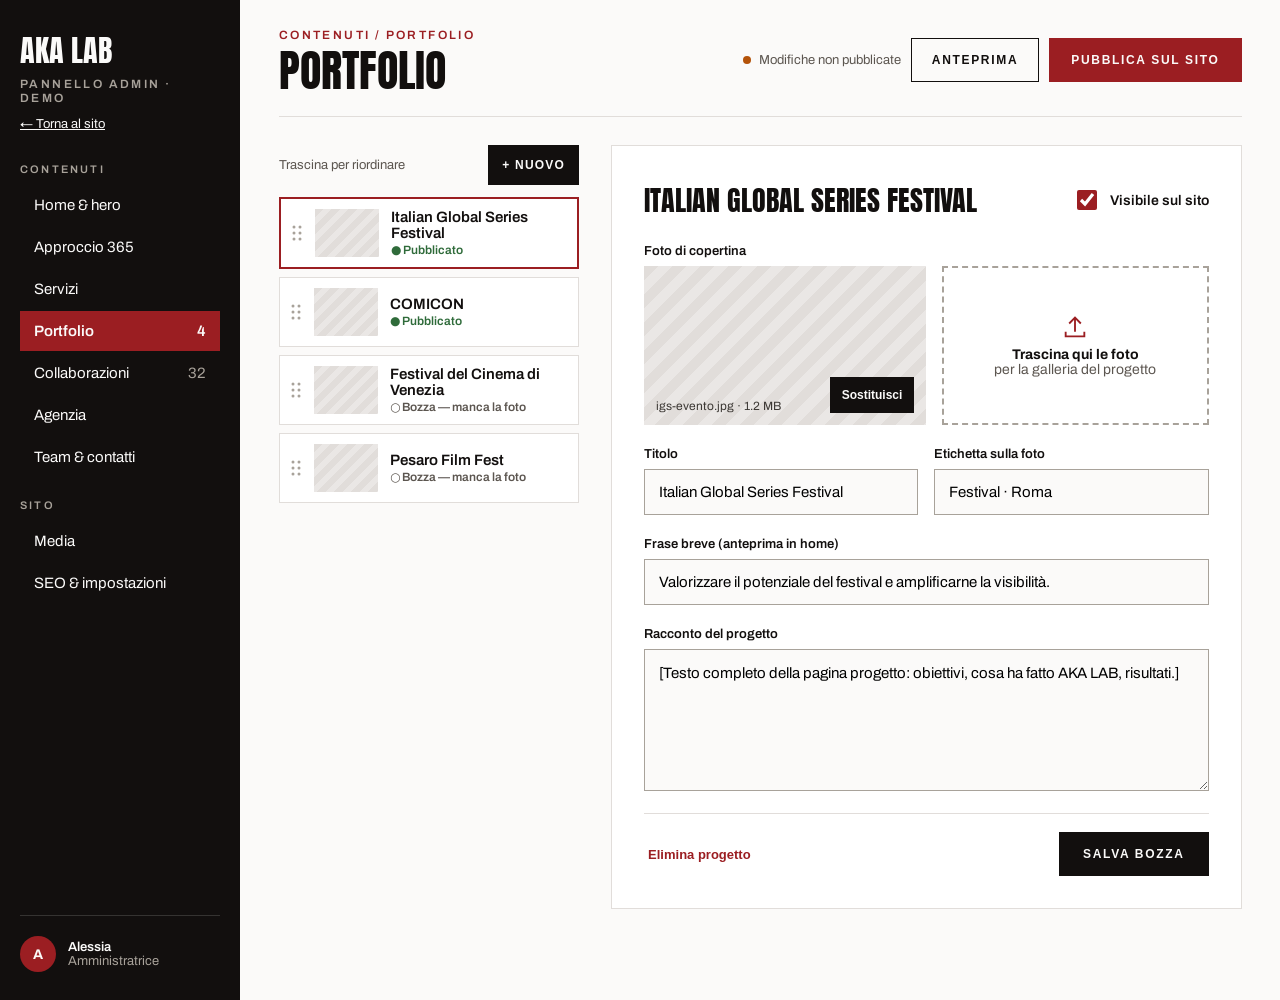
==== admin.html @ a8818353 "Preview statica sito AKA LAB (home + demo admin) Co-Authored-By: Claude Opus 5.5 <noreply@anthropic." ====
<!doctype html>
<html lang="it">
<head>
<meta charset="utf-8">
<meta name="viewport" content="width=device-width, initial-scale=1">
<title>AKA LAB — Admin (demo)</title>
<meta name="description" content="Anteprima del pannello di amministrazione.">
<meta name="robots" content="noindex">
<link rel="preconnect" href="https://fonts.googleapis.com">
<link href="https://fonts.googleapis.com/css2?family=Anton&amp;family=Archivo:wght@400;500;600;700&amp;display=swap" rel="stylesheet">
<style>
body{margin:0;background:#FBFAF9}
a{color:#9B1E22}a:hover{color:#120F0E}
input,textarea{font:inherit}
</style>
<style>html{scroll-behavior:smooth}</style>
</head>
<body>
<div style="font-family: Archivo, system-ui, sans-serif; color: #120F0E; background: #FBFAF9; display: flex; flex-wrap: wrap; min-height: 1000px">

  <!-- SIDEBAR -->
  <aside style="flex: 1 1 240px; max-width: 280px; background: #120F0E; color: #FBFAF9; padding: 28px 20px; box-sizing: border-box; display: flex; flex-direction: column; gap: 32px">
    <div>
      <p style="margin: 0; font-family: Anton, sans-serif; font-size: 30px; color: #FBFAF9">AKA LAB</p>
      <p style="margin: 4px 0 0; font-size: 12px; font-weight: 600; letter-spacing: .2em; text-transform: uppercase; color: #A8A29A">Pannello admin · demo</p>
      <a href="index.html" style="display: inline-block; margin-top: 12px; color: #FBFAF9; font-size: 13px">← Torna al sito</a>
    </div>
    <nav aria-label="Sezioni del sito" style="display: flex; flex-direction: column; gap: 2px; font-size: 15px">
      <p style="margin: 0 0 8px; font-size: 11px; font-weight: 600; letter-spacing: .2em; text-transform: uppercase; color: #A8A29A">Contenuti</p>
      <a href="#" style="color: #FBFAF9; text-decoration: none; padding: 12px 14px; display: flex; justify-content: space-between">Home &amp; hero</a>
      <a href="#" style="color: #FBFAF9; text-decoration: none; padding: 12px 14px">Approccio 365</a>
      <a href="#" style="color: #FBFAF9; text-decoration: none; padding: 12px 14px">Servizi</a>
      <a href="#" aria-current="page" style="color: #FBFAF9; text-decoration: none; padding: 12px 14px; background: #9B1E22; display: flex; justify-content: space-between; font-weight: 600">Portfolio <span>4</span></a>
      <a href="#" style="color: #FBFAF9; text-decoration: none; padding: 12px 14px; display: flex; justify-content: space-between">Collaborazioni <span style="color: #A8A29A">32</span></a>
      <a href="#" style="color: #FBFAF9; text-decoration: none; padding: 12px 14px">Agenzia</a>
      <a href="#" style="color: #FBFAF9; text-decoration: none; padding: 12px 14px">Team &amp; contatti</a>
      <p style="margin: 20px 0 8px; font-size: 11px; font-weight: 600; letter-spacing: .2em; text-transform: uppercase; color: #A8A29A">Sito</p>
      <a href="#" style="color: #FBFAF9; text-decoration: none; padding: 12px 14px">Media</a>
      <a href="#" style="color: #FBFAF9; text-decoration: none; padding: 12px 14px">SEO &amp; impostazioni</a>
    </nav>
    <div style="margin-top: auto; display: flex; align-items: center; gap: 12px; padding-top: 20px; border-top: 1px solid rgba(251,250,249,.15)">
      <span style="width: 36px; height: 36px; border-radius: 50%; background: #9B1E22; display: flex; align-items: center; justify-content: center; font-weight: 700; font-size: 14px">A</span>
      <div style="font-size: 13px"><p style="margin: 0; font-weight: 600">Alessia</p><p style="margin: 0; color: #A8A29A">Amministratrice</p></div>
    </div>
  </aside>

  <!-- MAIN -->
  <main style="flex: 999 1 560px; min-width: 0; padding: 28px clamp(16px, 3vw, 40px); box-sizing: border-box">
    <div style="display: flex; flex-wrap: wrap; justify-content: space-between; align-items: center; gap: 16px; padding-bottom: 24px; border-bottom: 1px solid #E1DDDA">
      <div>
        <p style="margin: 0; font-size: 12px; font-weight: 600; letter-spacing: .2em; text-transform: uppercase; color: #9B1E22">Contenuti / Portfolio</p>
        <h1 style="margin: 6px 0 0; font-family: Anton, sans-serif; font-weight: 400; font-size: 44px; text-transform: uppercase; line-height: 1">Portfolio</h1>
      </div>
      <div style="display: flex; gap: 10px; flex-wrap: wrap; align-items: center">
        <span style="font-size: 13px; color: #5C5650; display: flex; align-items: center; gap: 8px"><span style="width: 8px; height: 8px; border-radius: 50%; background: #B45309; display: inline-block"></span>Modifiche non pubblicate</span>
        <button type="button" style="min-height: 44px; padding: 0 20px; border: 1px solid #120F0E; background: transparent; color: #120F0E; font-size: 12px; font-weight: 700; letter-spacing: .14em; text-transform: uppercase; cursor: pointer">Anteprima</button>
        <button type="button" style="min-height: 44px; padding: 0 22px; border: 0; background: #9B1E22; color: #FBFAF9; font-size: 12px; font-weight: 700; letter-spacing: .14em; text-transform: uppercase; cursor: pointer">Pubblica sul sito</button>
      </div>
    </div>

    <div style="display: flex; flex-wrap: wrap; gap: 32px; margin-top: 28px; align-items: flex-start">

      <!-- LIST -->
      <section aria-label="Progetti" style="flex: 1 1 300px; max-width: 380px">
        <div style="display: flex; justify-content: space-between; align-items: center; margin-bottom: 12px">
          <p style="margin: 0; font-size: 13px; color: #5C5650">Trascina per riordinare</p>
          <button type="button" style="min-height: 40px; padding: 0 14px; border: 0; background: #120F0E; color: #FBFAF9; font-size: 12px; font-weight: 700; letter-spacing: .1em; cursor: pointer">+ NUOVO</button>
        </div>
        <div style="display: flex; flex-direction: column; gap: 8px">
          <div style="display: flex; gap: 12px; align-items: center; padding: 10px; background: #FFFFFF; border: 2px solid #9B1E22">
            <svg aria-hidden="true" width="12" height="18" viewBox="0 0 12 18" fill="#A8A29A"><circle cx="3" cy="3" r="1.5"></circle><circle cx="9" cy="3" r="1.5"></circle><circle cx="3" cy="9" r="1.5"></circle><circle cx="9" cy="9" r="1.5"></circle><circle cx="3" cy="15" r="1.5"></circle><circle cx="9" cy="15" r="1.5"></circle></svg>
            <span style="width: 64px; height: 48px; background: repeating-linear-gradient(135deg, #E1DDDA 0 6px, #EAE7E5 6px 12px); flex: none"></span>
            <div style="min-width: 0; flex: 1"><p style="margin: 0; font-weight: 600; font-size: 15px">Italian Global Series Festival</p><p style="margin: 2px 0 0; font-size: 12px; color: #2F6B3A; font-weight: 600">● Pubblicato</p></div>
          </div>
          <div style="display: flex; gap: 12px; align-items: center; padding: 10px; background: #FFFFFF; border: 1px solid #E1DDDA">
            <svg aria-hidden="true" width="12" height="18" viewBox="0 0 12 18" fill="#A8A29A"><circle cx="3" cy="3" r="1.5"></circle><circle cx="9" cy="3" r="1.5"></circle><circle cx="3" cy="9" r="1.5"></circle><circle cx="9" cy="9" r="1.5"></circle><circle cx="3" cy="15" r="1.5"></circle><circle cx="9" cy="15" r="1.5"></circle></svg>
            <span style="width: 64px; height: 48px; background: repeating-linear-gradient(135deg, #E1DDDA 0 6px, #EAE7E5 6px 12px); flex: none"></span>
            <div style="min-width: 0; flex: 1"><p style="margin: 0; font-weight: 600; font-size: 15px">COMICON</p><p style="margin: 2px 0 0; font-size: 12px; color: #2F6B3A; font-weight: 600">● Pubblicato</p></div>
          </div>
          <div style="display: flex; gap: 12px; align-items: center; padding: 10px; background: #FFFFFF; border: 1px solid #E1DDDA">
            <svg aria-hidden="true" width="12" height="18" viewBox="0 0 12 18" fill="#A8A29A"><circle cx="3" cy="3" r="1.5"></circle><circle cx="9" cy="3" r="1.5"></circle><circle cx="3" cy="9" r="1.5"></circle><circle cx="9" cy="9" r="1.5"></circle><circle cx="3" cy="15" r="1.5"></circle><circle cx="9" cy="15" r="1.5"></circle></svg>
            <span style="width: 64px; height: 48px; background: repeating-linear-gradient(135deg, #E1DDDA 0 6px, #EAE7E5 6px 12px); flex: none"></span>
            <div style="min-width: 0; flex: 1"><p style="margin: 0; font-weight: 600; font-size: 15px">Festival del Cinema di Venezia</p><p style="margin: 2px 0 0; font-size: 12px; color: #5C5650; font-weight: 600">○ Bozza — manca la foto</p></div>
          </div>
          <div style="display: flex; gap: 12px; align-items: center; padding: 10px; background: #FFFFFF; border: 1px solid #E1DDDA">
            <svg aria-hidden="true" width="12" height="18" viewBox="0 0 12 18" fill="#A8A29A"><circle cx="3" cy="3" r="1.5"></circle><circle cx="9" cy="3" r="1.5"></circle><circle cx="3" cy="9" r="1.5"></circle><circle cx="9" cy="9" r="1.5"></circle><circle cx="3" cy="15" r="1.5"></circle><circle cx="9" cy="15" r="1.5"></circle></svg>
            <span style="width: 64px; height: 48px; background: repeating-linear-gradient(135deg, #E1DDDA 0 6px, #EAE7E5 6px 12px); flex: none"></span>
            <div style="min-width: 0; flex: 1"><p style="margin: 0; font-weight: 600; font-size: 15px">Pesaro Film Fest</p><p style="margin: 2px 0 0; font-size: 12px; color: #5C5650; font-weight: 600">○ Bozza — manca la foto</p></div>
          </div>
        </div>
      </section>

      <!-- EDITOR -->
      <section aria-label="Modifica progetto" style="flex: 999 1 420px; min-width: 0; background: #FFFFFF; border: 1px solid #E1DDDA; padding: clamp(20px, 2.5vw, 32px); box-sizing: border-box; display: flex; flex-direction: column; gap: 22px">
        <div style="display: flex; justify-content: space-between; align-items: center; gap: 16px; flex-wrap: wrap">
          <h2 style="margin: 0; font-family: Anton, sans-serif; font-weight: 400; font-size: 28px; text-transform: uppercase">Italian Global Series Festival</h2>
          <label style="display: flex; align-items: center; gap: 10px; font-size: 14px; font-weight: 600; min-height: 44px">
            <input type="checkbox" checked style="width: 20px; height: 20px; accent-color: #9B1E22">Visibile sul sito
          </label>
        </div>

        <div>
          <p style="margin: 0 0 8px; font-size: 13px; font-weight: 600">Foto di copertina</p>
          <div style="display: flex; gap: 16px; flex-wrap: wrap">
            <div style="flex: 1 1 260px; aspect-ratio: 16 / 9; background: repeating-linear-gradient(135deg, #E1DDDA 0 10px, #EAE7E5 10px 20px); display: flex; align-items: flex-end; justify-content: space-between; padding: 12px; box-sizing: border-box; font-size: 12px; color: #3B3733">
              <span>igs-evento.jpg · 1.2 MB</span>
              <button type="button" style="min-height: 36px; padding: 0 12px; border: 0; background: #120F0E; color: #FBFAF9; font-size: 12px; font-weight: 600; cursor: pointer">Sostituisci</button>
            </div>
            <div style="flex: 1 1 200px; border: 2px dashed #A8A29A; display: flex; flex-direction: column; align-items: center; justify-content: center; gap: 6px; padding: 20px; text-align: center; color: #5C5650; font-size: 14px">
              <svg aria-hidden="true" width="28" height="28" viewBox="0 0 24 24" fill="none" stroke="#9B1E22" stroke-width="1.6"><path d="M12 16V4M7 9l5-5 5 5M4 16v4h16v-4"></path></svg>
              <span><strong style="color: #120F0E">Trascina qui le foto</strong><br>per la galleria del progetto</span>
            </div>
          </div>
        </div>

        <div style="display: grid; grid-template-columns: repeat(auto-fit, minmax(min(100%, 220px), 1fr)); gap: 16px">
          <label style="display: flex; flex-direction: column; gap: 8px; font-size: 13px; font-weight: 600">Titolo
            <input type="text" value="Italian Global Series Festival" style="min-height: 44px; padding: 0 14px; border: 1px solid #A8A29A; background: #FBFAF9; font-size: 15px; font-weight: 400">
          </label>
          <label style="display: flex; flex-direction: column; gap: 8px; font-size: 13px; font-weight: 600">Etichetta sulla foto
            <input type="text" value="Festival · Roma" style="min-height: 44px; padding: 0 14px; border: 1px solid #A8A29A; background: #FBFAF9; font-size: 15px; font-weight: 400">
          </label>
        </div>

        <label style="display: flex; flex-direction: column; gap: 8px; font-size: 13px; font-weight: 600">Frase breve (anteprima in home)
          <input type="text" value="Valorizzare il potenziale del festival e amplificarne la visibilità." style="min-height: 44px; padding: 0 14px; border: 1px solid #A8A29A; background: #FBFAF9; font-size: 15px; font-weight: 400">
        </label>

        <label style="display: flex; flex-direction: column; gap: 8px; font-size: 13px; font-weight: 600">Racconto del progetto
          <textarea rows="5" style="padding: 12px 14px; border: 1px solid #A8A29A; background: #FBFAF9; font-size: 15px; font-weight: 400; line-height: 1.55; resize: vertical">[Testo completo della pagina progetto: obiettivi, cosa ha fatto AKA LAB, risultati.]</textarea>
        </label>

        <div style="display: flex; justify-content: space-between; align-items: center; gap: 16px; flex-wrap: wrap; padding-top: 18px; border-top: 1px solid #E1DDDA">
          <button type="button" style="min-height: 44px; padding: 0 4px; border: 0; background: transparent; color: #9B1E22; font-size: 13px; font-weight: 600; cursor: pointer">Elimina progetto</button>
          <button type="button" style="min-height: 44px; padding: 0 24px; border: 0; background: #120F0E; color: #FBFAF9; font-size: 12px; font-weight: 700; letter-spacing: .14em; text-transform: uppercase; cursor: pointer">Salva bozza</button>
        </div>
      </section>
    </div>
  </main>
</div>

</body>
</html>
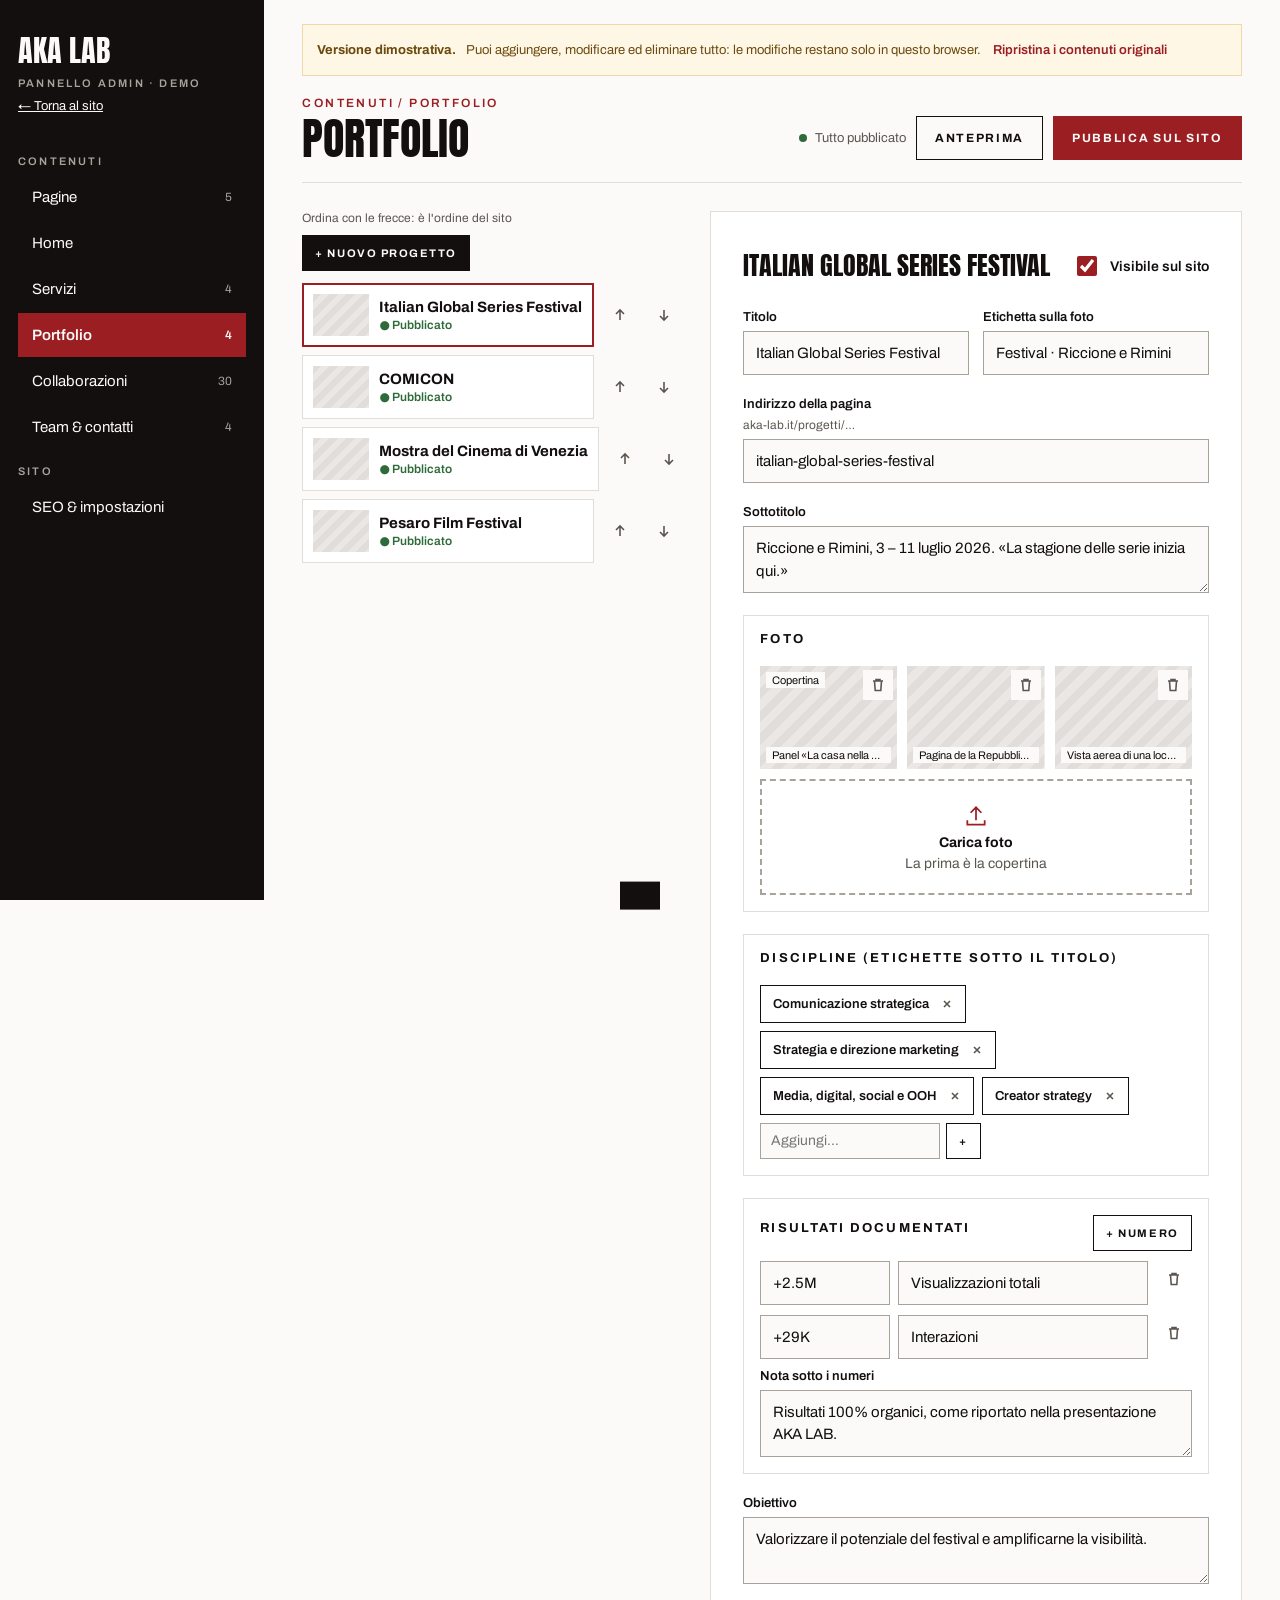
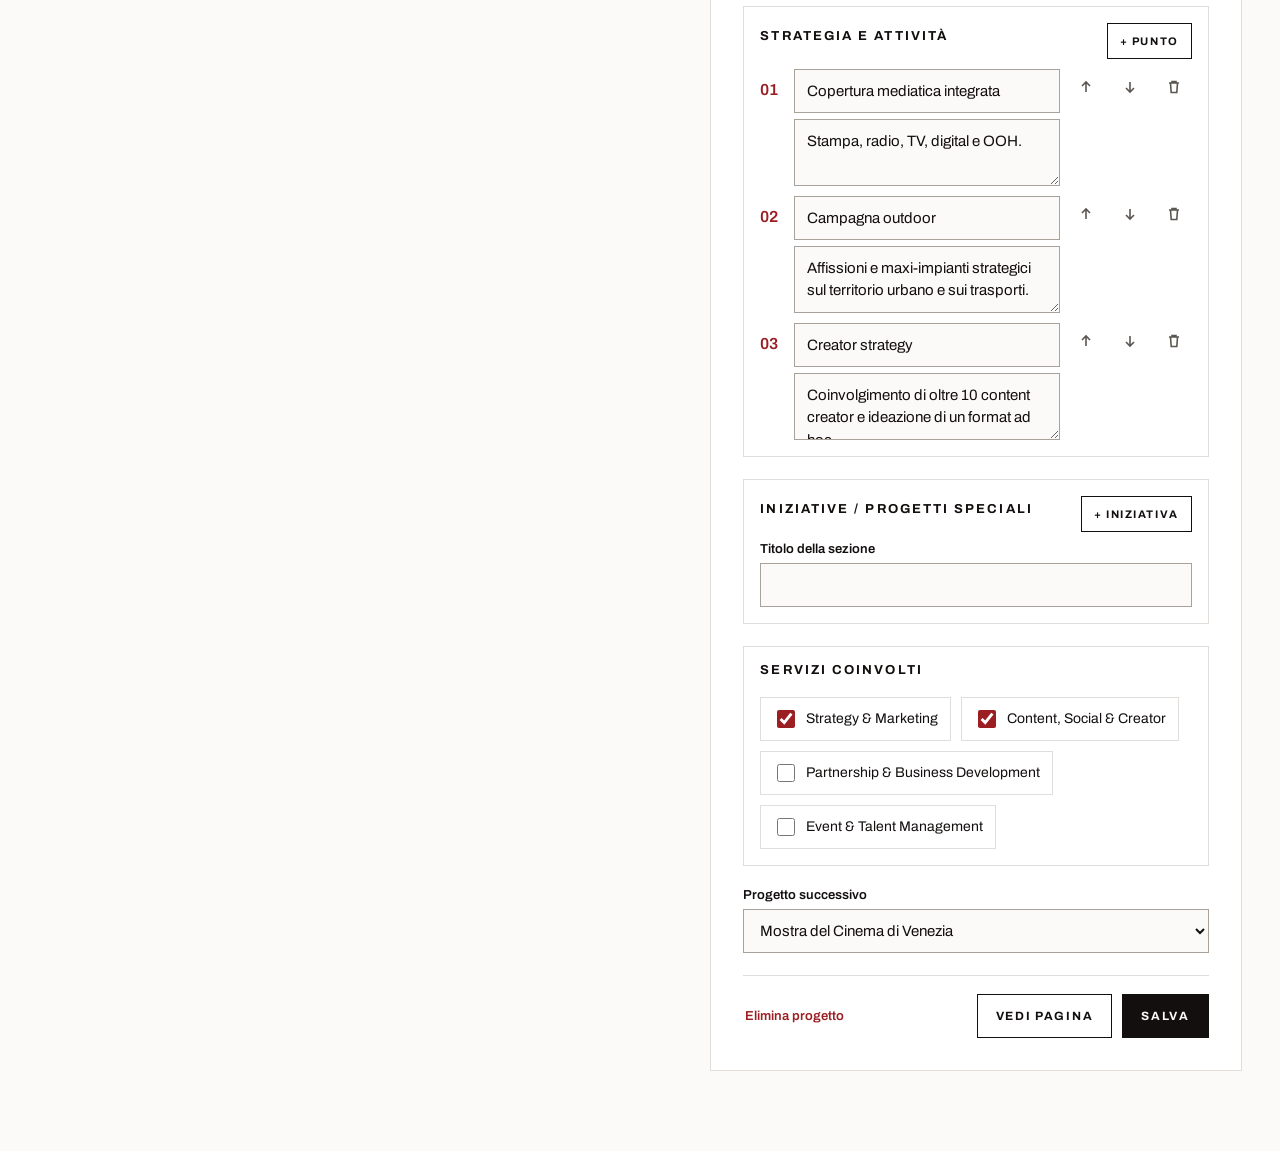
==== commit d07041d6: "Admin demo interattivo: pagine, home, servizi, portfolio, collaborazioni, team, SEO Co-Authored-By: " ====
--- a/admin.html
+++ b/admin.html
@@ -3,141 +3,316 @@
 <head>
 <meta charset="utf-8">
 <meta name="viewport" content="width=device-width, initial-scale=1">
-<title>AKA LAB — Admin (demo)</title>
-<meta name="description" content="Anteprima del pannello di amministrazione.">
+<title>AKA LAB — Pannello admin (demo)</title>
 <meta name="robots" content="noindex">
 <link rel="preconnect" href="https://fonts.googleapis.com">
 <link href="https://fonts.googleapis.com/css2?family=Anton&amp;family=Archivo:wght@400;500;600;700&amp;display=swap" rel="stylesheet">
 <style>
-body{margin:0;background:#FBFAF9}
-a{color:#9B1E22}a:hover{color:#120F0E}
-input,textarea{font:inherit}
+:root{--red:#9B1E22;--ink:#120F0E;--paper:#FBFAF9;--line:#E1DDDA;--soft:#EAE7E5;--muted:#5C5650;--grey:#A8A29A;--ok:#2F6B3A;--warn:#B45309}
+*{box-sizing:border-box}
+body{margin:0;background:var(--paper);color:var(--ink);font-family:Archivo,system-ui,sans-serif}
+a{color:var(--red)}
+button,input,textarea,select{font:inherit;color:inherit}
+.app{display:flex;min-height:100vh}
+.side{width:264px;flex:none;background:var(--ink);color:var(--paper);padding:28px 18px;display:flex;flex-direction:column;gap:28px;position:sticky;top:0;height:100vh;overflow-y:auto}
+.brand{font-family:Anton,sans-serif;font-size:30px;margin:0;color:var(--paper)}
+.sub{margin:4px 0 0;font-size:11px;font-weight:600;letter-spacing:.2em;text-transform:uppercase;color:var(--grey)}
+.side a.back{color:var(--paper);font-size:13px;display:inline-block;margin-top:10px}
+.nav{display:flex;flex-direction:column;gap:2px}
+.nav .grp{margin:14px 0 6px;font-size:11px;font-weight:600;letter-spacing:.2em;text-transform:uppercase;color:var(--grey)}
+.nav button{all:unset;cursor:pointer;display:flex;justify-content:space-between;align-items:center;padding:11px 14px;font-size:15px;min-height:22px}
+.nav button:hover{background:rgba(251,250,249,.08)}
+.nav button[aria-current="page"]{background:var(--red);font-weight:600}
+.nav button:focus-visible{outline:2px solid var(--paper);outline-offset:-2px}
+.nav .count{font-size:12px;color:var(--grey)}
+.nav button[aria-current="page"] .count{color:var(--paper)}
+.main{flex:1;min-width:0;padding:24px clamp(16px,3vw,40px) 80px}
+.demo{background:#FFF7E6;border:1px solid #F0D9A8;color:#6B4A0E;padding:10px 14px;font-size:13px;margin-bottom:20px;display:flex;gap:10px;align-items:center;flex-wrap:wrap}
+.top{display:flex;flex-wrap:wrap;justify-content:space-between;align-items:flex-end;gap:16px;padding-bottom:22px;border-bottom:1px solid var(--line);margin-bottom:28px}
+.crumb{margin:0;font-size:12px;font-weight:600;letter-spacing:.2em;text-transform:uppercase;color:var(--red)}
+h1{margin:6px 0 0;font-family:Anton,sans-serif;font-weight:400;font-size:44px;line-height:1;text-transform:uppercase}
+h2{margin:0;font-family:Anton,sans-serif;font-weight:400;font-size:26px;text-transform:uppercase;line-height:1.05}
+h3{margin:0 0 10px;font-size:13px;font-weight:700;letter-spacing:.16em;text-transform:uppercase}
+.status{font-size:13px;color:var(--muted);display:flex;align-items:center;gap:8px}
+.dot{width:8px;height:8px;border-radius:50%;display:inline-block;background:var(--ok)}
+.dot.warn{background:var(--warn)}
+.btn{min-height:44px;padding:0 18px;border:1px solid var(--ink);background:transparent;font-size:12px;font-weight:700;letter-spacing:.14em;text-transform:uppercase;cursor:pointer;display:inline-flex;align-items:center;gap:8px;text-decoration:none;color:var(--ink)}
+.btn:hover{background:var(--ink);color:var(--paper)}
+.btn.red{background:var(--red);border-color:var(--red);color:var(--paper)}
+.btn.red:hover{background:#7E181C}
+.btn.dark{background:var(--ink);color:var(--paper)}
+.btn.sm{min-height:36px;padding:0 12px;font-size:11px}
+.link{all:unset;cursor:pointer;color:var(--red);font-size:13px;font-weight:600;padding:8px 2px}
+.link:hover{text-decoration:underline}
+.link:focus-visible,.btn:focus-visible,.icon:focus-visible{outline:2px solid var(--red);outline-offset:2px}
+.icon{all:unset;cursor:pointer;width:36px;height:36px;display:inline-flex;align-items:center;justify-content:center;color:var(--muted);flex:none}
+.icon:hover{background:var(--soft);color:var(--ink)}
+.icon.del:hover{color:var(--red)}
+.cols{display:flex;flex-wrap:wrap;gap:28px;align-items:flex-start}
+.list{flex:1 1 300px;max-width:380px;display:flex;flex-direction:column;gap:8px}
+.editor{flex:999 1 460px;min-width:0;background:#fff;border:1px solid var(--line);padding:clamp(18px,2.5vw,32px);display:flex;flex-direction:column;gap:22px}
+.item{display:flex;gap:10px;align-items:center;padding:10px;background:#fff;border:1px solid var(--line);cursor:pointer;text-align:left;width:100%}
+.item:hover{border-color:var(--grey)}
+.item[aria-current="true"]{border:2px solid var(--red);padding:9px}
+.thumb{width:56px;height:42px;flex:none;background:repeating-linear-gradient(135deg,var(--line) 0 6px,var(--soft) 6px 12px)}
+.item .t{flex:1;min-width:0}
+.item .t b{display:block;font-size:15px;white-space:nowrap;overflow:hidden;text-overflow:ellipsis}
+.item .t small{font-size:12px;font-weight:600}
+.pub{color:var(--ok)}.draft{color:var(--muted)}
+label.f{display:flex;flex-direction:column;gap:7px;font-size:13px;font-weight:600}
+.f input,.f textarea,.f select,.row input,.row textarea{min-height:44px;padding:10px 12px;border:1px solid var(--grey);background:var(--paper);font-size:15px;font-weight:400;width:100%}
+.f textarea,.row textarea{line-height:1.5;resize:vertical}
+input:focus,textarea:focus,select:focus{outline:2px solid var(--red);outline-offset:-1px;border-color:var(--red)}
+.grid2{display:grid;grid-template-columns:repeat(auto-fit,minmax(min(100%,220px),1fr));gap:14px}
+.hint{font-size:12px;font-weight:400;color:var(--muted)}
+.box{border:1px solid var(--line);padding:16px;display:flex;flex-direction:column;gap:10px}
+.box-h{display:flex;justify-content:space-between;align-items:center;gap:10px;flex-wrap:wrap}
+.row{display:flex;gap:8px;align-items:flex-start}
+.row > .grow{flex:1;min-width:0}
+.row .w30{flex:0 0 30%;min-width:90px}
+.tags{display:flex;flex-wrap:wrap;gap:8px;align-items:center}
+.tag{display:inline-flex;align-items:center;gap:4px;border:1px solid var(--ink);padding:4px 4px 4px 12px;font-size:13px;font-weight:600}
+.tag .icon{width:28px;height:28px}
+.tag-add{display:flex;gap:6px}
+.tag-add input{min-height:36px;padding:6px 10px;border:1px solid var(--grey);background:var(--paper);font-size:14px;width:180px}
+.drop{border:2px dashed var(--grey);padding:22px;display:flex;flex-direction:column;align-items:center;gap:6px;text-align:center;color:var(--muted);font-size:14px;cursor:pointer;background:transparent;width:100%}
+.drop:hover{border-color:var(--red);color:var(--ink)}
+.photos{display:grid;grid-template-columns:repeat(auto-fill,minmax(130px,1fr));gap:10px}
+.photo{aspect-ratio:4/3;background:repeating-linear-gradient(135deg,var(--line) 0 8px,var(--soft) 8px 16px) center/cover;position:relative;display:flex;align-items:flex-end;padding:6px;font-size:11px;color:var(--ink)}
+.photo .icon{position:absolute;top:4px;right:4px;background:var(--paper);width:30px;height:30px}
+.photo span{background:var(--paper);padding:2px 6px;max-width:100%;overflow:hidden;text-overflow:ellipsis;white-space:nowrap}
+.checks{display:flex;flex-wrap:wrap;gap:10px}
+.check{display:flex;align-items:center;gap:8px;border:1px solid var(--line);padding:8px 12px;min-height:44px;font-size:14px;cursor:pointer}
+.check input{width:18px;height:18px;accent-color:var(--red)}
+.switch{display:flex;align-items:center;gap:10px;font-size:14px;font-weight:600;min-height:44px;cursor:pointer}
+.switch input{width:20px;height:20px;accent-color:var(--red)}
+.foot{display:flex;justify-content:space-between;align-items:center;gap:16px;flex-wrap:wrap;padding-top:18px;border-top:1px solid var(--line)}
+.block{border:1px solid var(--line);background:var(--paper)}
+.block-h{display:flex;align-items:center;gap:6px;padding:8px 8px 8px 14px;border-bottom:1px solid var(--line);background:#fff}
+.block-h b{flex:1;font-size:12px;letter-spacing:.16em;text-transform:uppercase}
+.block-b{padding:14px;display:flex;flex-direction:column;gap:12px}
+.adders{display:flex;flex-wrap:wrap;gap:8px}
+.empty{padding:28px;text-align:center;color:var(--muted);border:1px dashed var(--grey)}
+.logos{display:grid;grid-template-columns:repeat(auto-fill,minmax(170px,1fr));gap:10px}
+.logo{border:1px solid var(--line);background:#fff;padding:10px;display:flex;flex-direction:column;gap:8px}
+.logo .ph{height:60px;background:var(--soft);display:flex;align-items:center;justify-content:center;font-family:Anton,sans-serif;font-size:15px;text-transform:uppercase;color:var(--muted);text-align:center;padding:4px}
+.logo input{min-height:36px;padding:6px 8px;border:1px solid var(--line);background:var(--paper);font-size:13px;width:100%}
+.toast{position:fixed;left:50%;bottom:24px;transform:translateX(-50%) translateY(120%);background:var(--ink);color:var(--paper);padding:14px 20px;font-size:14px;transition:transform .3s ease;z-index:20;max-width:calc(100% - 32px)}
+.toast.on{transform:translateX(-50%) translateY(0)}
+.sr{position:absolute;width:1px;height:1px;overflow:hidden;clip:rect(0 0 0 0)}
+@media (max-width: 860px){
+.app{flex-direction:column}
+.side{width:auto;height:auto;position:static;padding:18px 16px;gap:14px}
+.nav{flex-direction:row;overflow-x:auto;gap:6px;padding-bottom:4px}
+.nav .grp{display:none}
+.nav button{white-space:nowrap;border:1px solid rgba(251,250,249,.2);padding:10px 14px}
+.nav .count{margin-left:8px}
+.list{max-width:none}
+h1{font-size:36px}
+}
 </style>
-<style>html{scroll-behavior:smooth}</style>
 </head>
 <body>
-<div style="font-family: Archivo, system-ui, sans-serif; color: #120F0E; background: #FBFAF9; display: flex; flex-wrap: wrap; min-height: 1000px">
-
-  <!-- SIDEBAR -->
-  <aside style="flex: 1 1 240px; max-width: 280px; background: #120F0E; color: #FBFAF9; padding: 28px 20px; box-sizing: border-box; display: flex; flex-direction: column; gap: 32px">
+<div class="app">
+  <aside class="side">
     <div>
-      <p style="margin: 0; font-family: Anton, sans-serif; font-size: 30px; color: #FBFAF9">AKA LAB</p>
-      <p style="margin: 4px 0 0; font-size: 12px; font-weight: 600; letter-spacing: .2em; text-transform: uppercase; color: #A8A29A">Pannello admin · demo</p>
-      <a href="index.html" style="display: inline-block; margin-top: 12px; color: #FBFAF9; font-size: 13px">← Torna al sito</a>
+      <p class="brand">AKA LAB</p>
+      <p class="sub">Pannello admin · demo</p>
+      <a class="back" href="index.html">← Torna al sito</a>
     </div>
-    <nav aria-label="Sezioni del sito" style="display: flex; flex-direction: column; gap: 2px; font-size: 15px">
-      <p style="margin: 0 0 8px; font-size: 11px; font-weight: 600; letter-spacing: .2em; text-transform: uppercase; color: #A8A29A">Contenuti</p>
-      <a href="#" style="color: #FBFAF9; text-decoration: none; padding: 12px 14px; display: flex; justify-content: space-between">Home &amp; hero</a>
-      <a href="#" style="color: #FBFAF9; text-decoration: none; padding: 12px 14px">Approccio 365</a>
-      <a href="#" style="color: #FBFAF9; text-decoration: none; padding: 12px 14px">Servizi</a>
-      <a href="#" aria-current="page" style="color: #FBFAF9; text-decoration: none; padding: 12px 14px; background: #9B1E22; display: flex; justify-content: space-between; font-weight: 600">Portfolio <span>4</span></a>
-      <a href="#" style="color: #FBFAF9; text-decoration: none; padding: 12px 14px; display: flex; justify-content: space-between">Collaborazioni <span style="color: #A8A29A">32</span></a>
-      <a href="#" style="color: #FBFAF9; text-decoration: none; padding: 12px 14px">Agenzia</a>
-      <a href="#" style="color: #FBFAF9; text-decoration: none; padding: 12px 14px">Team &amp; contatti</a>
-      <p style="margin: 20px 0 8px; font-size: 11px; font-weight: 600; letter-spacing: .2em; text-transform: uppercase; color: #A8A29A">Sito</p>
-      <a href="#" style="color: #FBFAF9; text-decoration: none; padding: 12px 14px">Media</a>
-      <a href="#" style="color: #FBFAF9; text-decoration: none; padding: 12px 14px">SEO &amp; impostazioni</a>
-    </nav>
-    <div style="margin-top: auto; display: flex; align-items: center; gap: 12px; padding-top: 20px; border-top: 1px solid rgba(251,250,249,.15)">
-      <span style="width: 36px; height: 36px; border-radius: 50%; background: #9B1E22; display: flex; align-items: center; justify-content: center; font-weight: 700; font-size: 14px">A</span>
-      <div style="font-size: 13px"><p style="margin: 0; font-weight: 600">Alessia</p><p style="margin: 0; color: #A8A29A">Amministratrice</p></div>
-    </div>
+    <nav class="nav" aria-label="Sezioni" id="nav"></nav>
   </aside>
-
-  <!-- MAIN -->
-  <main style="flex: 999 1 560px; min-width: 0; padding: 28px clamp(16px, 3vw, 40px); box-sizing: border-box">
-    <div style="display: flex; flex-wrap: wrap; justify-content: space-between; align-items: center; gap: 16px; padding-bottom: 24px; border-bottom: 1px solid #E1DDDA">
-      <div>
-        <p style="margin: 0; font-size: 12px; font-weight: 600; letter-spacing: .2em; text-transform: uppercase; color: #9B1E22">Contenuti / Portfolio</p>
-        <h1 style="margin: 6px 0 0; font-family: Anton, sans-serif; font-weight: 400; font-size: 44px; text-transform: uppercase; line-height: 1">Portfolio</h1>
-      </div>
-      <div style="display: flex; gap: 10px; flex-wrap: wrap; align-items: center">
-        <span style="font-size: 13px; color: #5C5650; display: flex; align-items: center; gap: 8px"><span style="width: 8px; height: 8px; border-radius: 50%; background: #B45309; display: inline-block"></span>Modifiche non pubblicate</span>
-        <button type="button" style="min-height: 44px; padding: 0 20px; border: 1px solid #120F0E; background: transparent; color: #120F0E; font-size: 12px; font-weight: 700; letter-spacing: .14em; text-transform: uppercase; cursor: pointer">Anteprima</button>
-        <button type="button" style="min-height: 44px; padding: 0 22px; border: 0; background: #9B1E22; color: #FBFAF9; font-size: 12px; font-weight: 700; letter-spacing: .14em; text-transform: uppercase; cursor: pointer">Pubblica sul sito</button>
-      </div>
-    </div>
-
-    <div style="display: flex; flex-wrap: wrap; gap: 32px; margin-top: 28px; align-items: flex-start">
-
-      <!-- LIST -->
-      <section aria-label="Progetti" style="flex: 1 1 300px; max-width: 380px">
-        <div style="display: flex; justify-content: space-between; align-items: center; margin-bottom: 12px">
-          <p style="margin: 0; font-size: 13px; color: #5C5650">Trascina per riordinare</p>
-          <button type="button" style="min-height: 40px; padding: 0 14px; border: 0; background: #120F0E; color: #FBFAF9; font-size: 12px; font-weight: 700; letter-spacing: .1em; cursor: pointer">+ NUOVO</button>
-        </div>
-        <div style="display: flex; flex-direction: column; gap: 8px">
-          <div style="display: flex; gap: 12px; align-items: center; padding: 10px; background: #FFFFFF; border: 2px solid #9B1E22">
-            <svg aria-hidden="true" width="12" height="18" viewBox="0 0 12 18" fill="#A8A29A"><circle cx="3" cy="3" r="1.5"></circle><circle cx="9" cy="3" r="1.5"></circle><circle cx="3" cy="9" r="1.5"></circle><circle cx="9" cy="9" r="1.5"></circle><circle cx="3" cy="15" r="1.5"></circle><circle cx="9" cy="15" r="1.5"></circle></svg>
-            <span style="width: 64px; height: 48px; background: repeating-linear-gradient(135deg, #E1DDDA 0 6px, #EAE7E5 6px 12px); flex: none"></span>
-            <div style="min-width: 0; flex: 1"><p style="margin: 0; font-weight: 600; font-size: 15px">Italian Global Series Festival</p><p style="margin: 2px 0 0; font-size: 12px; color: #2F6B3A; font-weight: 600">● Pubblicato</p></div>
-          </div>
-          <div style="display: flex; gap: 12px; align-items: center; padding: 10px; background: #FFFFFF; border: 1px solid #E1DDDA">
-            <svg aria-hidden="true" width="12" height="18" viewBox="0 0 12 18" fill="#A8A29A"><circle cx="3" cy="3" r="1.5"></circle><circle cx="9" cy="3" r="1.5"></circle><circle cx="3" cy="9" r="1.5"></circle><circle cx="9" cy="9" r="1.5"></circle><circle cx="3" cy="15" r="1.5"></circle><circle cx="9" cy="15" r="1.5"></circle></svg>
-            <span style="width: 64px; height: 48px; background: repeating-linear-gradient(135deg, #E1DDDA 0 6px, #EAE7E5 6px 12px); flex: none"></span>
-            <div style="min-width: 0; flex: 1"><p style="margin: 0; font-weight: 600; font-size: 15px">COMICON</p><p style="margin: 2px 0 0; font-size: 12px; color: #2F6B3A; font-weight: 600">● Pubblicato</p></div>
-          </div>
-          <div style="display: flex; gap: 12px; align-items: center; padding: 10px; background: #FFFFFF; border: 1px solid #E1DDDA">
-            <svg aria-hidden="true" width="12" height="18" viewBox="0 0 12 18" fill="#A8A29A"><circle cx="3" cy="3" r="1.5"></circle><circle cx="9" cy="3" r="1.5"></circle><circle cx="3" cy="9" r="1.5"></circle><circle cx="9" cy="9" r="1.5"></circle><circle cx="3" cy="15" r="1.5"></circle><circle cx="9" cy="15" r="1.5"></circle></svg>
-            <span style="width: 64px; height: 48px; background: repeating-linear-gradient(135deg, #E1DDDA 0 6px, #EAE7E5 6px 12px); flex: none"></span>
-            <div style="min-width: 0; flex: 1"><p style="margin: 0; font-weight: 600; font-size: 15px">Festival del Cinema di Venezia</p><p style="margin: 2px 0 0; font-size: 12px; color: #5C5650; font-weight: 600">○ Bozza — manca la foto</p></div>
-          </div>
-          <div style="display: flex; gap: 12px; align-items: center; padding: 10px; background: #FFFFFF; border: 1px solid #E1DDDA">
-            <svg aria-hidden="true" width="12" height="18" viewBox="0 0 12 18" fill="#A8A29A"><circle cx="3" cy="3" r="1.5"></circle><circle cx="9" cy="3" r="1.5"></circle><circle cx="3" cy="9" r="1.5"></circle><circle cx="9" cy="9" r="1.5"></circle><circle cx="3" cy="15" r="1.5"></circle><circle cx="9" cy="15" r="1.5"></circle></svg>
-            <span style="width: 64px; height: 48px; background: repeating-linear-gradient(135deg, #E1DDDA 0 6px, #EAE7E5 6px 12px); flex: none"></span>
-            <div style="min-width: 0; flex: 1"><p style="margin: 0; font-weight: 600; font-size: 15px">Pesaro Film Fest</p><p style="margin: 2px 0 0; font-size: 12px; color: #5C5650; font-weight: 600">○ Bozza — manca la foto</p></div>
-          </div>
-        </div>
-      </section>
-
-      <!-- EDITOR -->
-      <section aria-label="Modifica progetto" style="flex: 999 1 420px; min-width: 0; background: #FFFFFF; border: 1px solid #E1DDDA; padding: clamp(20px, 2.5vw, 32px); box-sizing: border-box; display: flex; flex-direction: column; gap: 22px">
-        <div style="display: flex; justify-content: space-between; align-items: center; gap: 16px; flex-wrap: wrap">
-          <h2 style="margin: 0; font-family: Anton, sans-serif; font-weight: 400; font-size: 28px; text-transform: uppercase">Italian Global Series Festival</h2>
-          <label style="display: flex; align-items: center; gap: 10px; font-size: 14px; font-weight: 600; min-height: 44px">
-            <input type="checkbox" checked style="width: 20px; height: 20px; accent-color: #9B1E22">Visibile sul sito
-          </label>
-        </div>
-
-        <div>
-          <p style="margin: 0 0 8px; font-size: 13px; font-weight: 600">Foto di copertina</p>
-          <div style="display: flex; gap: 16px; flex-wrap: wrap">
-            <div style="flex: 1 1 260px; aspect-ratio: 16 / 9; background: repeating-linear-gradient(135deg, #E1DDDA 0 10px, #EAE7E5 10px 20px); display: flex; align-items: flex-end; justify-content: space-between; padding: 12px; box-sizing: border-box; font-size: 12px; color: #3B3733">
-              <span>igs-evento.jpg · 1.2 MB</span>
-              <button type="button" style="min-height: 36px; padding: 0 12px; border: 0; background: #120F0E; color: #FBFAF9; font-size: 12px; font-weight: 600; cursor: pointer">Sostituisci</button>
-            </div>
-            <div style="flex: 1 1 200px; border: 2px dashed #A8A29A; display: flex; flex-direction: column; align-items: center; justify-content: center; gap: 6px; padding: 20px; text-align: center; color: #5C5650; font-size: 14px">
-              <svg aria-hidden="true" width="28" height="28" viewBox="0 0 24 24" fill="none" stroke="#9B1E22" stroke-width="1.6"><path d="M12 16V4M7 9l5-5 5 5M4 16v4h16v-4"></path></svg>
-              <span><strong style="color: #120F0E">Trascina qui le foto</strong><br>per la galleria del progetto</span>
-            </div>
-          </div>
-        </div>
-
-        <div style="display: grid; grid-template-columns: repeat(auto-fit, minmax(min(100%, 220px), 1fr)); gap: 16px">
-          <label style="display: flex; flex-direction: column; gap: 8px; font-size: 13px; font-weight: 600">Titolo
-            <input type="text" value="Italian Global Series Festival" style="min-height: 44px; padding: 0 14px; border: 1px solid #A8A29A; background: #FBFAF9; font-size: 15px; font-weight: 400">
-          </label>
-          <label style="display: flex; flex-direction: column; gap: 8px; font-size: 13px; font-weight: 600">Etichetta sulla foto
-            <input type="text" value="Festival · Roma" style="min-height: 44px; padding: 0 14px; border: 1px solid #A8A29A; background: #FBFAF9; font-size: 15px; font-weight: 400">
-          </label>
-        </div>
-
-        <label style="display: flex; flex-direction: column; gap: 8px; font-size: 13px; font-weight: 600">Frase breve (anteprima in home)
-          <input type="text" value="Valorizzare il potenziale del festival e amplificarne la visibilità." style="min-height: 44px; padding: 0 14px; border: 1px solid #A8A29A; background: #FBFAF9; font-size: 15px; font-weight: 400">
-        </label>
-
-        <label style="display: flex; flex-direction: column; gap: 8px; font-size: 13px; font-weight: 600">Racconto del progetto
-          <textarea rows="5" style="padding: 12px 14px; border: 1px solid #A8A29A; background: #FBFAF9; font-size: 15px; font-weight: 400; line-height: 1.55; resize: vertical">[Testo completo della pagina progetto: obiettivi, cosa ha fatto AKA LAB, risultati.]</textarea>
-        </label>
-
-        <div style="display: flex; justify-content: space-between; align-items: center; gap: 16px; flex-wrap: wrap; padding-top: 18px; border-top: 1px solid #E1DDDA">
-          <button type="button" style="min-height: 44px; padding: 0 4px; border: 0; background: transparent; color: #9B1E22; font-size: 13px; font-weight: 600; cursor: pointer">Elimina progetto</button>
-          <button type="button" style="min-height: 44px; padding: 0 24px; border: 0; background: #120F0E; color: #FBFAF9; font-size: 12px; font-weight: 700; letter-spacing: .14em; text-transform: uppercase; cursor: pointer">Salva bozza</button>
-        </div>
-      </section>
-    </div>
-  </main>
+  <main class="main" id="main" tabindex="-1"></main>
 </div>
-
+<div class="toast" id="toast" role="status" aria-live="polite"></div>
+
+<script>
+(function(){
+'use strict';
+var KEY='akalab-admin-demo-v1';
+var SERVIZI=[
+ {id:'strategy',titolo:'Strategy & Marketing',desc:'Posizionamento, audience strategy, campagne ADV/OOH, KPI e pianificazione.',voci:['Posizionamento','Audience strategy','Campagne ADV / OOH','KPI','Pianificazione']},
+ {id:'content',titolo:'Content, Social & Creator',desc:'Piani editoriali, format, gestione social, creator strategy e contenuti live.',voci:['Piani editoriali','Sviluppo format','Gestione canali social','Creator strategy','Contenuti live']},
+ {id:'partnership',titolo:'Partnership & Business Development',desc:'Media partnership, brand collaboration, stakeholder e relazioni industry.',voci:['Media partnership','Brand collaboration','Relazioni con gli stakeholder','Relazioni industry']},
+ {id:'event',titolo:'Event & Talent Management',desc:'Format live, talent e guest management, hospitality, attivazioni e presidio on-site.',voci:['Format live','Talent e guest management','Hospitality','Attivazioni','Presidio on-site']}
+];
+var COLLAB=['Italian Global Series Festival','Alice nella Città','Giffoni Innovation Hub','Lux Vide','ArteSettima','Vision Distribution','FITRI','X Factor','ISSF','Rai Cinema','Lucky Red','Fremantle','COMICON','TFF','Asmodee','Minimum Fax','Movieplayer.it','PiperFilm','RCS Academy Business School','Sole 24 Ore Business School','INFN','Ministero degli Affari Esteri','24 Frame Future Film Fest','Ministero della Cultura','Cinecittà','Hume comunicazione','Umbria Film Commission','Brand On','Marilab','Trieste Science+Fiction Festival'];
+var TEAM=[{nome:'Francesco Marchetti',ruolo:'Founder',email:'francesco@aka-lab.it'},{nome:'Andrea Vailati',ruolo:'Founder',email:'andrea@aka-lab.it'},{nome:'Alessia Marazzi',ruolo:'',email:'alessia@aka-lab.it'},{nome:'Miele Pizzini Cavagna',ruolo:'',email:'miele@aka-lab.it'}];
+var HOME={eyebrow:'Festival Strategy & Communication',titolo1:'Il festival vive',titolo2:'oltre',titolo3:"l'evento.",sottotitolo:"Aiutiamo a costruire festival che vivono 365 giorni l'anno, attraverso strategia, comunicazione, contenuti e relazioni.",cta1:'Contattaci',cta2:'Il nostro approccio',
+ fasi:[{nome:'Pre',testo:'Posizionamento, teasing e costruzione relazionale.'},{nome:'Build-up',testo:'Programma, ospiti, partnership e community.'},{nome:'Live',testo:'Coverage, creator, format, talent ed experience.'},{nome:'Post',testo:"Memoria, risultati, contenuti e sviluppo dell'edizione successiva."}]};
+var PAGINE=[{id:'home',titolo:'Home',slug:'/',sistema:true,menu:true,blocchi:[]},{id:'servizi',titolo:'Servizi',slug:'/servizi',sistema:true,menu:true,blocchi:[]},{id:'progetti',titolo:'Portfolio',slug:'/progetti',sistema:true,menu:true,blocchi:[]},{id:'agenzia',titolo:'Agenzia',slug:'/agenzia',sistema:true,menu:true,blocchi:[]},{id:'contatti',titolo:'Contatti',slug:'/contatti',sistema:true,menu:true,blocchi:[]}];
+var SEO={titolo:'AKA LAB — Festival Strategy & Communication',descrizione:"Aiutiamo a costruire festival che vivono 365 giorni l'anno.",instagram:'',linkedin:''};
+var BLOCKS={titolo:'Titolo grande',testo:'Testo',immagine:'Immagine',numeri:'Numeri',elenco:'Elenco',cta:'Call to action'};
+
+var S=null, view={sec:'portfolio',sel:null,page:null}, dirty=false;
+function save(){dirty=true;try{localStorage.setItem(KEY,JSON.stringify(S))}catch(e){}renderTopStatus()}
+function load(cb){
+  var saved=null;try{saved=JSON.parse(localStorage.getItem(KEY)||'null')}catch(e){}
+  if(saved&&saved.progetti){S=saved;return cb()}
+  fetch('content/progetti.json').then(function(r){return r.json()}).catch(function(){return []}).then(function(prog){
+    prog.forEach(function(p){p.visibile=true;p.foto=p.materiali.map(function(m){return {nome:m}})});
+    S={progetti:prog,servizi:SERVIZI,collab:COLLAB.map(function(n){return {nome:n}}),team:TEAM,home:HOME,pagine:PAGINE,seo:SEO};cb();
+  });
+}
+function esc(v){return String(v==null?'':v).replace(/&/g,'&amp;').replace(/</g,'&lt;').replace(/>/g,'&gt;').replace(/"/g,'&quot;')}
+function uid(t){return (t||'nuovo').toLowerCase().normalize('NFD').replace(/[̀-ͯ]/g,'').replace(/[^a-z0-9]+/g,'-').replace(/^-|-$/g,'')||'pagina'}
+function toast(m){var t=document.getElementById('toast');t.textContent=m;t.classList.add('on');clearTimeout(t._h);t._h=setTimeout(function(){t.classList.remove('on')},2600)}
+var IC={
+ del:'<svg width="16" height="16" viewBox="0 0 16 16" fill="none" stroke="currentColor" stroke-width="1.6" aria-hidden="true"><path d="M3 4h10M6 4V2.5h4V4M4.5 4l.7 9.5h5.6l.7-9.5"/></svg>',
+ up:'<svg width="16" height="16" viewBox="0 0 16 16" fill="none" stroke="currentColor" stroke-width="1.6" aria-hidden="true"><path d="M8 13V3M4 7l4-4 4 4"/></svg>',
+ down:'<svg width="16" height="16" viewBox="0 0 16 16" fill="none" stroke="currentColor" stroke-width="1.6" aria-hidden="true"><path d="M8 3v10M4 9l4 4 4-4"/></svg>',
+ x:'<svg width="12" height="12" viewBox="0 0 12 12" fill="none" stroke="currentColor" stroke-width="1.6" aria-hidden="true"><path d="M3 3l6 6M9 3l-6 6"/></svg>',
+ up2:'<svg width="26" height="26" viewBox="0 0 24 24" fill="none" stroke="#9B1E22" stroke-width="1.6" aria-hidden="true"><path d="M12 16V4M7 9l5-5 5 5M4 16v4h16v-4"/></svg>'
+};
+function delBtn(act,args,label){return '<button type="button" class="icon del" data-a="'+act+'" '+args+' aria-label="'+esc(label)+'">'+IC.del+'</button>'}
+function moveBtns(act,args,label){return '<button type="button" class="icon" data-a="'+act+'" data-dir="-1" '+args+' aria-label="Sposta su '+esc(label)+'">'+IC.up+'</button><button type="button" class="icon" data-a="'+act+'" data-dir="1" '+args+' aria-label="Sposta giù '+esc(label)+'">'+IC.down+'</button>'}
+function field(label,path,val,opts){opts=opts||{};var id='f-'+path.replace(/\W/g,'-');
+  var inp=opts.area?'<textarea id="'+id+'" rows="'+(opts.rows||3)+'" data-bind="'+path+'">'+esc(val)+'</textarea>':'<input id="'+id+'" type="'+(opts.type||'text')+'" data-bind="'+path+'" value="'+esc(val)+'">';
+  return '<label class="f" for="'+id+'">'+esc(label)+(opts.hint?' <span class="hint">'+esc(opts.hint)+'</span>':'')+inp+'</label>'}
+function tags(list,path,label){
+  return '<div class="box"><h3>'+esc(label)+'</h3><div class="tags">'+list.map(function(t,i){return '<span class="tag">'+esc(t)+'<button type="button" class="icon" data-a="rm" data-path="'+path+'" data-i="'+i+'" aria-label="Rimuovi '+esc(t)+'">'+IC.x+'</button></span>'}).join('')+
+  '<form class="tag-add" data-a="addtag" data-path="'+path+'"><label class="sr" for="t-'+path+'">Nuova voce</label><input id="t-'+path+'" placeholder="Aggiungi…"><button class="btn sm" type="submit">+</button></form></div></div>'}
+function get(path){return path.split('.').reduce(function(o,k){return o==null?o:o[k]},S)}
+function set(path,v){var ks=path.split('.'),last=ks.pop(),o=get(ks.join('.'));o[last]=v}
+function move(arr,i,d){var j=i+d;if(j<0||j>=arr.length)return;var t=arr[i];arr[i]=arr[j];arr[j]=t}
+
+/* ---------- NAV ---------- */
+var SECS=[['grp','Contenuti'],['pagine','Pagine'],['home','Home'],['servizi','Servizi'],['portfolio','Portfolio'],['collab','Collaborazioni'],['team','Team & contatti'],['grp','Sito'],['impostazioni','SEO & impostazioni']];
+function renderNav(){
+  var counts={pagine:S.pagine.length,servizi:S.servizi.length,portfolio:S.progetti.length,collab:S.collab.length,team:S.team.length};
+  document.getElementById('nav').innerHTML=SECS.map(function(s){
+    if(s[0]==='grp')return '<p class="grp">'+s[1]+'</p>';
+    return '<button type="button" data-nav="'+s[0]+'"'+(view.sec===s[0]?' aria-current="page"':'')+'>'+s[1]+(counts[s[0]]!=null?'<span class="count">'+counts[s[0]]+'</span>':'')+'</button>'}).join('');
+}
+function top(crumb,title,extra){
+  return '<div class="demo" role="note"><b>Versione dimostrativa.</b> Puoi aggiungere, modificare ed eliminare tutto: le modifiche restano solo in questo browser. <button type="button" class="link" data-a="reset">Ripristina i contenuti originali</button></div>'+
+  '<div class="top"><div><p class="crumb">'+esc(crumb)+'</p><h1>'+esc(title)+'</h1></div><div style="display:flex;gap:10px;flex-wrap:wrap;align-items:center"><span class="status" id="status"></span>'+(extra||'')+'<a class="btn" href="index.html" target="_blank" rel="noopener">Anteprima</a><button type="button" class="btn red" data-a="publish">Pubblica sul sito</button></div></div>'}
+function renderTopStatus(){var el=document.getElementById('status');if(el)el.innerHTML=dirty?'<span class="dot warn"></span>Modifiche non pubblicate':'<span class="dot"></span>Tutto pubblicato'}
+
+/* ---------- PORTFOLIO ---------- */
+function vPortfolio(){
+  var P=S.progetti; if(view.sel==null||!P[view.sel])view.sel=P.length?0:null;
+  var list='<div class="list"><div class="box-h" style="margin-bottom:4px"><span class="hint">Ordina con le frecce: è l\'ordine del sito</span><button type="button" class="btn sm dark" data-a="addproj">+ Nuovo progetto</button></div>'+
+   (P.length?P.map(function(p,i){return '<div class="row" style="align-items:center"><button type="button" class="item" data-a="selproj" data-i="'+i+'"'+(i===view.sel?' aria-current="true"':'')+'><span class="thumb"></span><span class="t"><b>'+esc(p.titolo||'Senza titolo')+'</b><small class="'+(p.visibile?'pub':'draft')+'">'+(p.visibile?'● Pubblicato':'○ Bozza')+'</small></span></button>'+moveBtns('mvproj','data-i="'+i+'"',p.titolo)+'</div>'}).join(''):'<p class="empty">Nessun progetto. Creane uno.</p>')+'</div>';
+  var ed='';
+  if(view.sel!=null){var i=view.sel,p=P[i],b='progetti.'+i;
+    ed='<section class="editor" aria-label="Modifica progetto">'+
+    '<div class="box-h"><h2>'+esc(p.titolo||'Nuovo progetto')+'</h2><label class="switch"><input type="checkbox" data-bindc="'+b+'.visibile"'+(p.visibile?' checked':'')+'>Visibile sul sito</label></div>'+
+    '<div class="grid2">'+field('Titolo',b+'.titolo',p.titolo)+field('Etichetta sulla foto',b+'.etichetta',p.etichetta)+'</div>'+
+    field('Indirizzo della pagina',b+'.slug',p.slug,{hint:'aka-lab.it/progetti/…'})+
+    field('Sottotitolo',b+'.sottotitolo',p.sottotitolo,{area:true,rows:2})+
+    '<div class="box"><h3>Foto</h3><div class="photos">'+p.foto.map(function(f,k){return '<div class="photo" style="'+(f.url?'background-image:url('+esc(f.url)+')':'')+'">'+(k===0?'<span style="position:absolute;top:6px;left:6px">Copertina</span>':'')+'<button type="button" class="icon del" data-a="rm" data-path="'+b+'.foto" data-i="'+k+'" aria-label="Elimina foto">'+IC.del+'</button><span>'+esc(f.nome)+'</span></div>'}).join('')+'</div>'+
+      '<label class="drop">'+IC.up2+'<b style="color:#120F0E">Carica foto</b><span>La prima è la copertina</span><input type="file" accept="image/*" multiple class="sr" data-a="upload" data-path="'+b+'.foto"></label></div>'+
+    tags(p.discipline,b+'.discipline','Discipline (etichette sotto il titolo)')+
+    '<div class="box"><div class="box-h"><h3>Risultati documentati</h3><button type="button" class="btn sm" data-a="additem" data-path="'+b+'.risultati" data-tpl="risultato">+ Numero</button></div>'+
+      p.risultati.map(function(r,k){return '<div class="row"><input class="w30" aria-label="Valore" data-bind="'+b+'.risultati.'+k+'.valore" value="'+esc(r.valore)+'" placeholder="+2.5M"><input class="grow" aria-label="Descrizione" data-bind="'+b+'.risultati.'+k+'.label" value="'+esc(r.label)+'" placeholder="Visualizzazioni">'+delBtn('rm','data-path="'+b+'.risultati" data-i="'+k+'"','Elimina numero')+'</div>'}).join('')+
+      field('Nota sotto i numeri',b+'.nota',p.nota,{area:true,rows:2})+'</div>'+
+    field('Obiettivo',b+'.obiettivo',p.obiettivo,{area:true,rows:2})+
+    '<div class="box"><div class="box-h"><h3>Strategia e attività</h3><button type="button" class="btn sm" data-a="additem" data-path="'+b+'.strategia" data-tpl="step">+ Punto</button></div>'+
+      (p.strategia.length?p.strategia.map(function(s,k){return '<div class="row"><span style="font-weight:600;color:#9B1E22;padding-top:12px;min-width:26px">0'+(k+1)+'</span><div class="grow" style="display:flex;flex-direction:column;gap:6px"><input aria-label="Titolo punto" data-bind="'+b+'.strategia.'+k+'.titolo" value="'+esc(s.titolo)+'"><textarea rows="2" aria-label="Testo punto" data-bind="'+b+'.strategia.'+k+'.testo">'+esc(s.testo)+'</textarea></div>'+moveBtns('mv','data-path="'+b+'.strategia" data-i="'+k+'"','punto')+delBtn('rm','data-path="'+b+'.strategia" data-i="'+k+'"','Elimina punto')+'</div>'}).join(''):'<p class="hint">Nessun punto: la sezione non appare sul sito.</p>')+'</div>'+
+    '<div class="box"><div class="box-h"><h3>Iniziative / progetti speciali</h3><button type="button" class="btn sm" data-a="additem" data-path="'+b+'.iniziative" data-tpl="iniziativa">+ Iniziativa</button></div>'+
+      field('Titolo della sezione',b+'.iniziative_titolo',p.iniziative_titolo)+
+      p.iniziative.map(function(x,k){var q=b+'.iniziative.'+k;return '<div class="block"><div class="block-h"><b>'+esc(x.titolo||'Iniziativa')+'</b>'+moveBtns('mv','data-path="'+b+'.iniziative" data-i="'+k+'"','iniziativa')+delBtn('rm','data-path="'+b+'.iniziative" data-i="'+k+'"','Elimina iniziativa')+'</div><div class="block-b"><div class="grid2">'+field('Categoria',q+'.kicker',x.kicker)+field('Titolo',q+'.titolo',x.titolo)+'</div>'+field('Partner',q+'.partner',x.partner,{hint:'facoltativo'})+field('Descrizione',q+'.testo',x.testo,{area:true,rows:2})+'</div></div>'}).join('')+'</div>'+
+    '<div class="box"><h3>Servizi coinvolti</h3><div class="checks">'+S.servizi.map(function(s){return '<label class="check"><input type="checkbox" data-a="togserv" data-i="'+i+'" value="'+s.id+'"'+(p.servizi.indexOf(s.id)>-1?' checked':'')+'>'+esc(s.titolo)+'</label>'}).join('')+'</div></div>'+
+    '<label class="f" for="nx">Progetto successivo<select id="nx" data-bind="'+b+'.successivo">'+P.map(function(o){return '<option value="'+esc(o.slug)+'"'+(o.slug===p.successivo?' selected':'')+'>'+esc(o.titolo)+'</option>'}).join('')+'</select></label>'+
+    '<div class="foot"><button type="button" class="link" data-a="delproj" data-i="'+i+'">Elimina progetto</button><div style="display:flex;gap:10px;flex-wrap:wrap"><a class="btn" href="progetti/'+esc(p.slug)+'.html" target="_blank" rel="noopener">Vedi pagina</a><button type="button" class="btn dark" data-a="savedraft">Salva</button></div></div>'+
+    '</section>';}
+  return top('Contenuti / Portfolio','Portfolio')+'<div class="cols">'+list+ed+'</div>';
+}
+/* ---------- SERVIZI ---------- */
+function vServizi(){
+  return top('Contenuti / Servizi','Servizi')+'<p class="hint" style="margin:-8px 0 20px">Ogni servizio è una tendina sul sito: titolo e descrizione si vedono sempre, le voci si aprono al clic.</p><div style="display:flex;flex-direction:column;gap:14px;max-width:980px">'+
+  S.servizi.map(function(s,i){var b='servizi.'+i;return '<div class="block"><div class="block-h"><b>0'+(i+1)+' · '+esc(s.titolo||'Nuovo servizio')+'</b>'+moveBtns('mv','data-path="servizi" data-i="'+i+'"','servizio')+delBtn('rmconf','data-path="servizi" data-i="'+i+'"','Elimina servizio')+'</div><div class="block-b">'+field('Titolo',b+'.titolo',s.titolo)+field('Descrizione breve',b+'.desc',s.desc,{area:true,rows:2})+tags(s.voci,b+'.voci','Cosa facciamo (voci della tendina)')+'</div></div>'}).join('')+
+  '<button type="button" class="btn dark" style="align-self:flex-start" data-a="additem" data-path="servizi" data-tpl="servizio">+ Aggiungi servizio</button></div>';
+}
+/* ---------- HOME ---------- */
+function vHome(){var h=S.home;
+  return top('Contenuti / Home','Home')+'<div style="display:flex;flex-direction:column;gap:20px;max-width:980px">'+
+  '<div class="box"><h3>Hero</h3>'+field('Etichetta sopra il titolo','home.eyebrow',h.eyebrow)+'<div class="grid2">'+field('Titolo — riga 1','home.titolo1',h.titolo1)+field('Riga 2 (in rosso)','home.titolo2',h.titolo2)+field('Riga 3','home.titolo3',h.titolo3)+'</div>'+field('Sottotitolo','home.sottotitolo',h.sottotitolo,{area:true,rows:3})+'<div class="grid2">'+field('Pulsante principale','home.cta1',h.cta1)+field('Pulsante secondario','home.cta2',h.cta2)+'</div></div>'+
+  '<div class="box"><div class="box-h"><h3>Le fasi del festival (365)</h3><button type="button" class="btn sm" data-a="additem" data-path="home.fasi" data-tpl="fase">+ Fase</button></div>'+h.fasi.map(function(f,k){return '<div class="row"><input class="w30" aria-label="Nome fase" data-bind="home.fasi.'+k+'.nome" value="'+esc(f.nome)+'"><textarea class="grow" rows="2" aria-label="Descrizione fase" data-bind="home.fasi.'+k+'.testo">'+esc(f.testo)+'</textarea>'+moveBtns('mv','data-path="home.fasi" data-i="'+k+'"','fase')+delBtn('rm','data-path="home.fasi" data-i="'+k+'"','Elimina fase')+'</div>'}).join('')+'</div>'+
+  '<div class="box"><h3>Ordine delle sezioni della home</h3><p class="hint" style="margin:0">Hero · Collaborazioni · 365 · Servizi · Portfolio · Perché AKA LAB · Contatti</p></div></div>';
+}
+/* ---------- PAGINE ---------- */
+function vPagine(){
+  if(view.page!=null&&S.pagine[view.page])return vPagina(view.page);
+  return top('Contenuti / Pagine','Pagine','<button type="button" class="btn dark" data-a="newpage">+ Nuova pagina</button>')+
+  '<div style="display:flex;flex-direction:column;gap:8px;max-width:980px">'+S.pagine.map(function(p,i){return '<div class="item" style="cursor:default"><span class="t"><b>'+esc(p.titolo)+'</b><small class="hint">'+esc(p.slug)+(p.sistema?' · pagina principale':' · '+p.blocchi.length+' blocchi')+'</small></span><label class="switch" style="font-size:13px"><input type="checkbox" data-bindc="pagine.'+i+'.menu"'+(p.menu?' checked':'')+'>Nel menu</label>'+(p.sistema?'<span class="hint" style="padding:0 10px">si modifica dalla sua sezione</span>':'<button type="button" class="btn sm" data-a="editpage" data-i="'+i+'">Modifica</button>'+delBtn('rmconf','data-path="pagine" data-i="'+i+'"','Elimina pagina'))+'</div>'}).join('')+'</div>';
+}
+function vPagina(i){var p=S.pagine[i],b='pagine.'+i;
+  return top('Pagine / '+p.titolo,p.titolo,'<button type="button" class="btn" data-a="backpages">← Tutte le pagine</button>')+
+  '<div style="display:flex;flex-direction:column;gap:16px;max-width:980px"><div class="grid2">'+field('Titolo della pagina',b+'.titolo',p.titolo)+field('Indirizzo',b+'.slug',p.slug,{hint:'es. /lavora-con-noi'})+'</div>'+
+  '<h3 style="margin-top:8px">Contenuto della pagina</h3>'+
+  (p.blocchi.length?p.blocchi.map(function(bl,k){var q=b+'.blocchi.'+k;return '<div class="block"><div class="block-h"><b>'+esc(BLOCKS[bl.tipo])+'</b>'+moveBtns('mv','data-path="'+b+'.blocchi" data-i="'+k+'"','blocco')+delBtn('rm','data-path="'+b+'.blocchi" data-i="'+k+'"','Elimina blocco')+'</div><div class="block-b">'+blockFields(bl,q)+'</div></div>'}).join(''):'<p class="empty">Pagina vuota. Aggiungi il primo blocco qui sotto.</p>')+
+  '<div class="box"><h3>Aggiungi un blocco</h3><div class="adders">'+Object.keys(BLOCKS).map(function(t){return '<button type="button" class="btn sm" data-a="addblock" data-i="'+i+'" data-t="'+t+'">+ '+BLOCKS[t]+'</button>'}).join('')+'</div></div></div>';
+}
+function blockFields(bl,q){
+  if(bl.tipo==='titolo')return field('Etichetta',q+'.etichetta',bl.etichetta)+field('Titolo',q+'.testo',bl.testo);
+  if(bl.tipo==='testo')return field('Testo',q+'.testo',bl.testo,{area:true,rows:5});
+  if(bl.tipo==='immagine')return '<label class="drop">'+IC.up2+'<b style="color:#120F0E">'+(bl.nome?esc(bl.nome):'Carica immagine')+'</b><input type="file" accept="image/*" class="sr" data-a="uploadone" data-path="'+q+'"></label>'+field('Didascalia',q+'.didascalia',bl.didascalia);
+  if(bl.tipo==='numeri')return '<div class="box-h"><span class="hint">Numeri in evidenza</span><button type="button" class="btn sm" data-a="additem" data-path="'+q+'.voci" data-tpl="risultato">+ Numero</button></div>'+bl.voci.map(function(r,k){return '<div class="row"><input class="w30" aria-label="Valore" data-bind="'+q+'.voci.'+k+'.valore" value="'+esc(r.valore)+'"><input class="grow" aria-label="Descrizione" data-bind="'+q+'.voci.'+k+'.label" value="'+esc(r.label)+'">'+delBtn('rm','data-path="'+q+'.voci" data-i="'+k+'"','Elimina')+'</div>'}).join('');
+  if(bl.tipo==='elenco')return tags(bl.voci,q+'.voci','Voci');
+  if(bl.tipo==='cta')return '<div class="grid2">'+field('Titolo',q+'.testo',bl.testo)+field('Testo del pulsante',q+'.pulsante',bl.pulsante)+'</div>'+field('Link del pulsante',q+'.link',bl.link);
+  return '';
+}
+/* ---------- COLLAB ---------- */
+function vCollab(){
+  return top('Contenuti / Collaborazioni','Collaborazioni')+'<p class="hint" style="margin:-8px 0 16px">I loghi scorrono nella fascia "Hanno collaborato con noi".</p><div class="logos">'+
+  S.collab.map(function(c,i){return '<div class="logo"><div class="ph" style="'+(c.url?'background:#fff url('+esc(c.url)+') center/contain no-repeat;color:transparent':'')+'">'+esc(c.nome)+'</div><input aria-label="Nome" data-bind="collab.'+i+'.nome" value="'+esc(c.nome)+'"><div class="row" style="justify-content:space-between;align-items:center"><label class="link" style="padding:4px 0">Logo<input type="file" accept="image/*" class="sr" data-a="uploadone" data-path="collab.'+i+'"></label><span>'+moveBtns('mv','data-path="collab" data-i="'+i+'"','logo')+delBtn('rm','data-path="collab" data-i="'+i+'"','Elimina '+c.nome)+'</span></div></div>'}).join('')+
+  '<button type="button" class="drop" data-a="additem" data-path="collab" data-tpl="collab" style="min-height:160px">'+IC.up2+'<b style="color:#120F0E">Aggiungi collaborazione</b></button></div>';
+}
+/* ---------- TEAM ---------- */
+function vTeam(){
+  return top('Contenuti / Team & contatti','Team & contatti')+'<div style="display:flex;flex-direction:column;gap:10px;max-width:980px">'+
+  S.team.map(function(t,i){var b='team.'+i;return '<div class="block"><div class="block-h"><b>'+esc(t.nome||'Nuova persona')+'</b>'+moveBtns('mv','data-path="team" data-i="'+i+'"','persona')+delBtn('rm','data-path="team" data-i="'+i+'"','Elimina '+t.nome)+'</div><div class="block-b"><div class="grid2">'+field('Nome',b+'.nome',t.nome)+field('Ruolo',b+'.ruolo',t.ruolo,{hint:'facoltativo'})+field('Email',b+'.email',t.email,{type:'email'})+'</div></div></div>'}).join('')+
+  '<button type="button" class="btn dark" style="align-self:flex-start" data-a="additem" data-path="team" data-tpl="persona">+ Aggiungi persona</button></div>';
+}
+/* ---------- SEO ---------- */
+function vSeo(){var s=S.seo;
+  return top('Sito / SEO & impostazioni','SEO & impostazioni')+'<div style="display:flex;flex-direction:column;gap:16px;max-width:760px">'+field('Titolo del sito (Google e scheda del browser)','seo.titolo',s.titolo)+field('Descrizione per Google','seo.descrizione',s.descrizione,{area:true,rows:3})+'<div class="grid2">'+field('Instagram','seo.instagram',s.instagram,{hint:'link al profilo'})+field('LinkedIn','seo.linkedin',s.linkedin,{hint:'link alla pagina'})+'</div></div>';
+}
+
+var VIEWS={portfolio:vPortfolio,servizi:vServizi,home:vHome,pagine:vPagine,collab:vCollab,team:vTeam,impostazioni:vSeo};
+function render(focusMain){renderNav();document.getElementById('main').innerHTML=VIEWS[view.sec]();renderTopStatus();if(focusMain)document.getElementById('main').focus()}
+
+var TPL={risultato:function(){return {valore:'',label:''}},step:function(){return {titolo:'Nuovo punto',testo:''}},iniziativa:function(){return {kicker:'',titolo:'Nuova iniziativa',partner:'',testo:''}},
+ servizio:function(){return {id:'servizio-'+Date.now(),titolo:'Nuovo servizio',desc:'',voci:[]}},fase:function(){return {nome:'Nuova fase',testo:''}},collab:function(){return {nome:'Nuovo partner'}},persona:function(){return {nome:'',ruolo:'',email:''}}};
+var NEWBLOCK={titolo:function(){return {tipo:'titolo',etichetta:'',testo:'Nuovo titolo'}},testo:function(){return {tipo:'testo',testo:''}},immagine:function(){return {tipo:'immagine',nome:'',didascalia:''}},numeri:function(){return {tipo:'numeri',voci:[{valore:'',label:''}]}},elenco:function(){return {tipo:'elenco',voci:[]}},cta:function(){return {tipo:'cta',testo:'Parliamo di un progetto',pulsante:'Scrivici',link:'/contatti'}}};
+
+/* ---------- EVENTS ---------- */
+document.addEventListener('click',function(ev){
+  var nb=ev.target.closest('[data-nav]');if(nb){view.sec=nb.getAttribute('data-nav');view.page=null;render(true);return}
+  var el=ev.target.closest('[data-a]');if(!el||el.tagName==='FORM'||el.type==='file'||el.type==='checkbox')return;
+  var a=el.getAttribute('data-a'),path=el.getAttribute('data-path'),i=+el.getAttribute('data-i'),arr=path?get(path):null;
+  if(a==='rm'){arr.splice(i,1);save();render();toast('Eliminato')}
+  else if(a==='rmconf'){if(confirm('Eliminare definitivamente?')){arr.splice(i,1);save();render();toast('Eliminato')}}
+  else if(a==='mv'){move(arr,i,+el.getAttribute('data-dir'));save();render()}
+  else if(a==='additem'){arr.push(TPL[el.getAttribute('data-tpl')]());save();render();toast('Aggiunto')}
+  else if(a==='selproj'){view.sel=i;render()}
+  else if(a==='mvproj'){var d=+el.getAttribute('data-dir');move(S.progetti,i,d);if(view.sel===i)view.sel=Math.max(0,Math.min(S.progetti.length-1,i+d));save();render()}
+  else if(a==='addproj'){var t='Nuovo progetto',s=uid(t)+'-'+(S.progetti.length+1);S.progetti.unshift({slug:s,titolo:t,etichetta:'',sottotitolo:'',discipline:[],risultati:[],nota:'',obiettivo:'',strategia:[],iniziative_titolo:'',iniziative:[],materiali:[],foto:[],servizi:[],successivo:S.progetti[0]?S.progetti[0].slug:s,visibile:false});view.sel=0;save();render();toast('Progetto creato come bozza')}
+  else if(a==='delproj'){if(confirm('Eliminare "'+S.progetti[i].titolo+'"?')){S.progetti.splice(i,1);view.sel=0;save();render();toast('Progetto eliminato')}}
+  else if(a==='newpage'){var n=prompt('Titolo della nuova pagina','Lavora con noi');if(n){S.pagine.push({id:'p'+Date.now(),titolo:n,slug:'/'+uid(n),sistema:false,menu:false,blocchi:[NEWBLOCK.titolo(),NEWBLOCK.testo()]});S.pagine[S.pagine.length-1].blocchi[0].testo=n;view.page=S.pagine.length-1;save();render(true);toast('Pagina creata')}}
+  else if(a==='editpage'){view.page=i;render(true)}
+  else if(a==='backpages'){view.page=null;render(true)}
+  else if(a==='addblock'){S.pagine[i].blocchi.push(NEWBLOCK[el.getAttribute('data-t')]());save();render();toast('Blocco aggiunto')}
+  else if(a==='publish'){dirty=false;renderTopStatus();toast('Nella versione definitiva il sito si aggiorna in pochi secondi')}
+  else if(a==='savedraft'){toast('Salvato')}
+  else if(a==='reset'){if(confirm('Ripristinare tutti i contenuti originali?')){try{localStorage.removeItem(KEY)}catch(e){}dirty=false;view={sec:view.sec,sel:0,page:null};load(function(){render()});toast('Contenuti ripristinati')}}
+});
+document.addEventListener('input',function(ev){var p=ev.target.getAttribute('data-bind');if(!p)return;set(p,ev.target.value);save();
+  if(/\.titolo$|\.nome$/.test(p)){var h=ev.target.closest('.block');if(h){var b=h.querySelector('.block-h b');if(b&&ev.target.closest('.block-b')&&!/home\./.test(p))b.textContent=ev.target.value}}});
+document.addEventListener('change',function(ev){var t=ev.target;
+  if(t.getAttribute('data-bind')&&t.tagName==='SELECT'){set(t.getAttribute('data-bind'),t.value);save();return}
+  var c=t.getAttribute('data-bindc');if(c){set(c,t.checked);save();render();return}
+  var a=t.getAttribute('data-a');
+  if(a==='togserv'){var s=S.progetti[+t.getAttribute('data-i')].servizi,k=s.indexOf(t.value);if(t.checked&&k<0)s.push(t.value);if(!t.checked&&k>-1)s.splice(k,1);save();return}
+  if(a==='upload'||a==='uploadone'){var files=[].slice.call(t.files||[]),path=t.getAttribute('data-path');if(!files.length)return;
+    var done=0;files.forEach(function(f){var r=new FileReader();r.onload=function(){var item={nome:f.name,url:f.size<1500000?r.result:''};if(a==='upload')get(path).push(item);else{var o=get(path);o.nome=f.name;o.url=item.url}if(++done===files.length){save();render();toast(files.length>1?files.length+' foto caricate':'Immagine caricata')}};r.readAsDataURL(f)})}
+});
+document.addEventListener('submit',function(ev){var f=ev.target;if(f.getAttribute('data-a')!=='addtag')return;ev.preventDefault();var inp=f.querySelector('input'),v=inp.value.trim();if(!v)return;get(f.getAttribute('data-path')).push(v);save();render();var again=document.querySelector('form[data-path="'+f.getAttribute('data-path')+'"] input');if(again)again.focus()});
+
+load(function(){render()});
+})();
+</script>
 </body>
 </html>
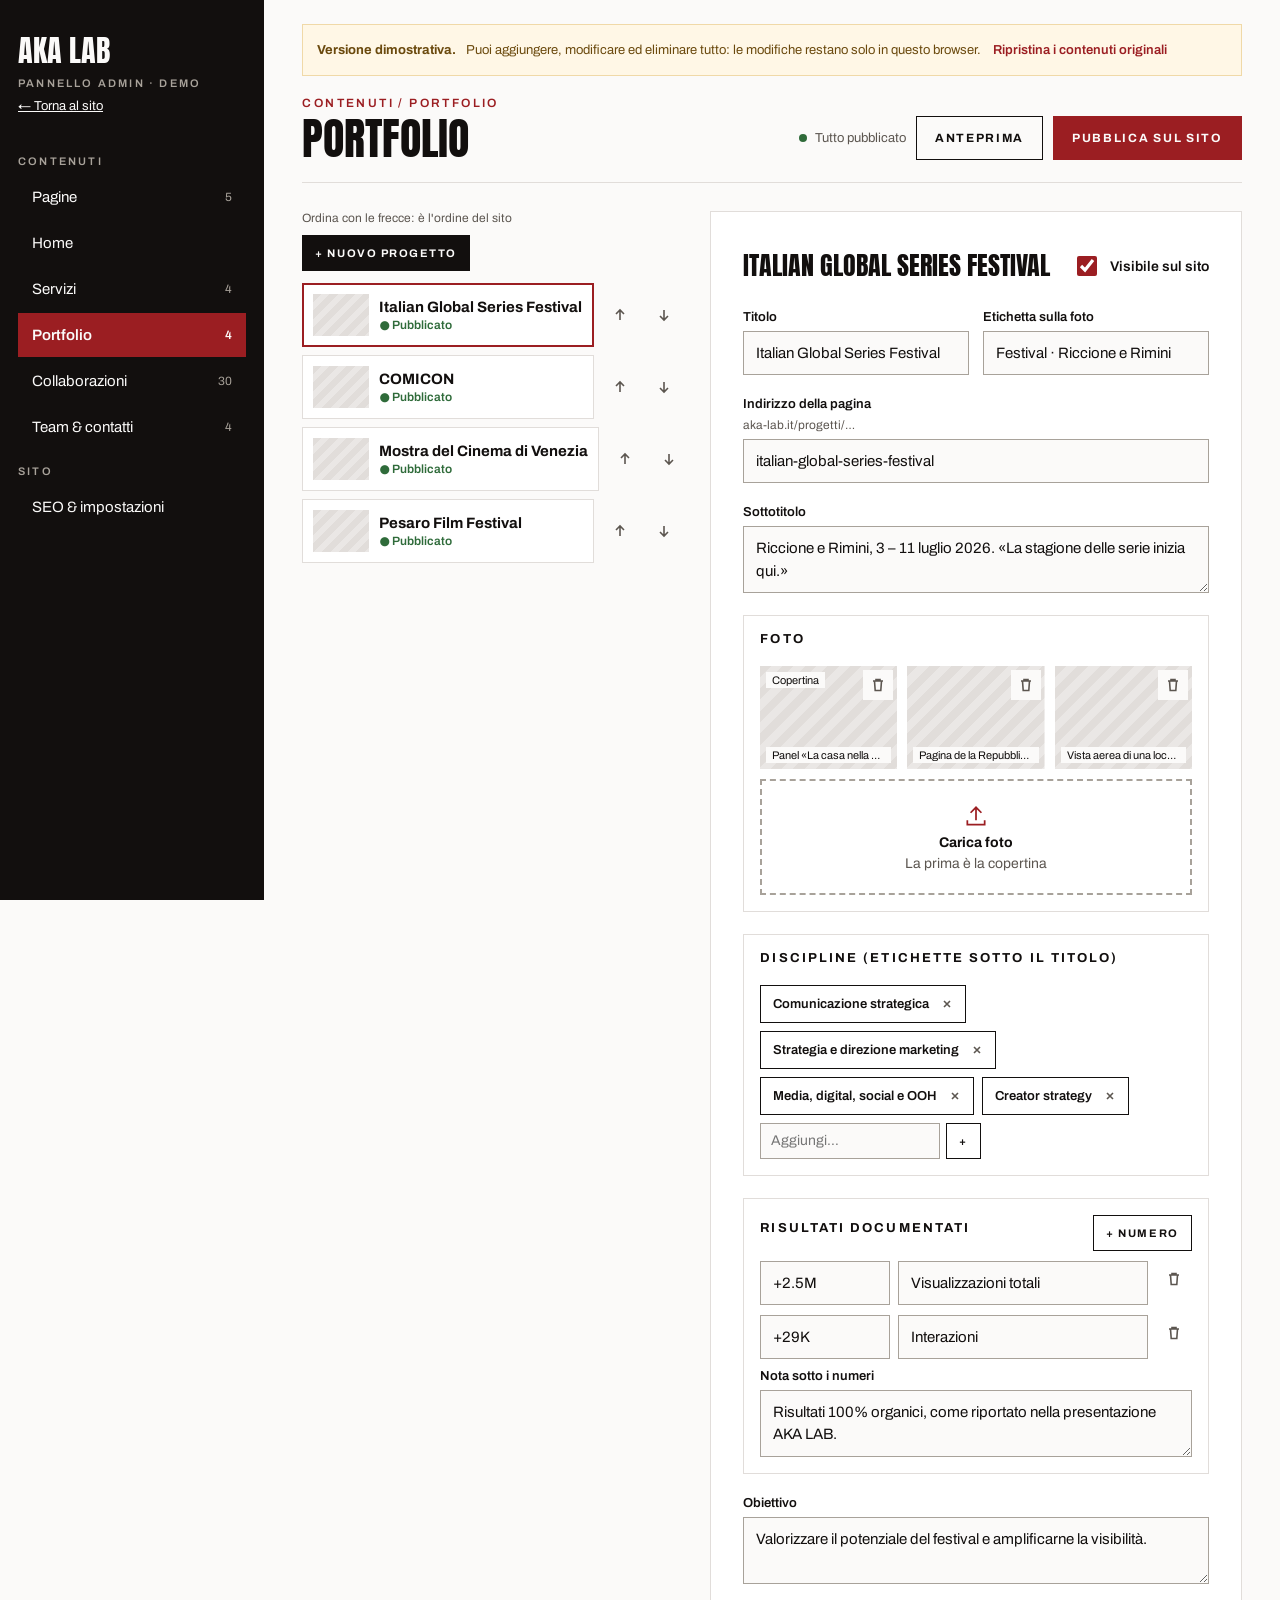
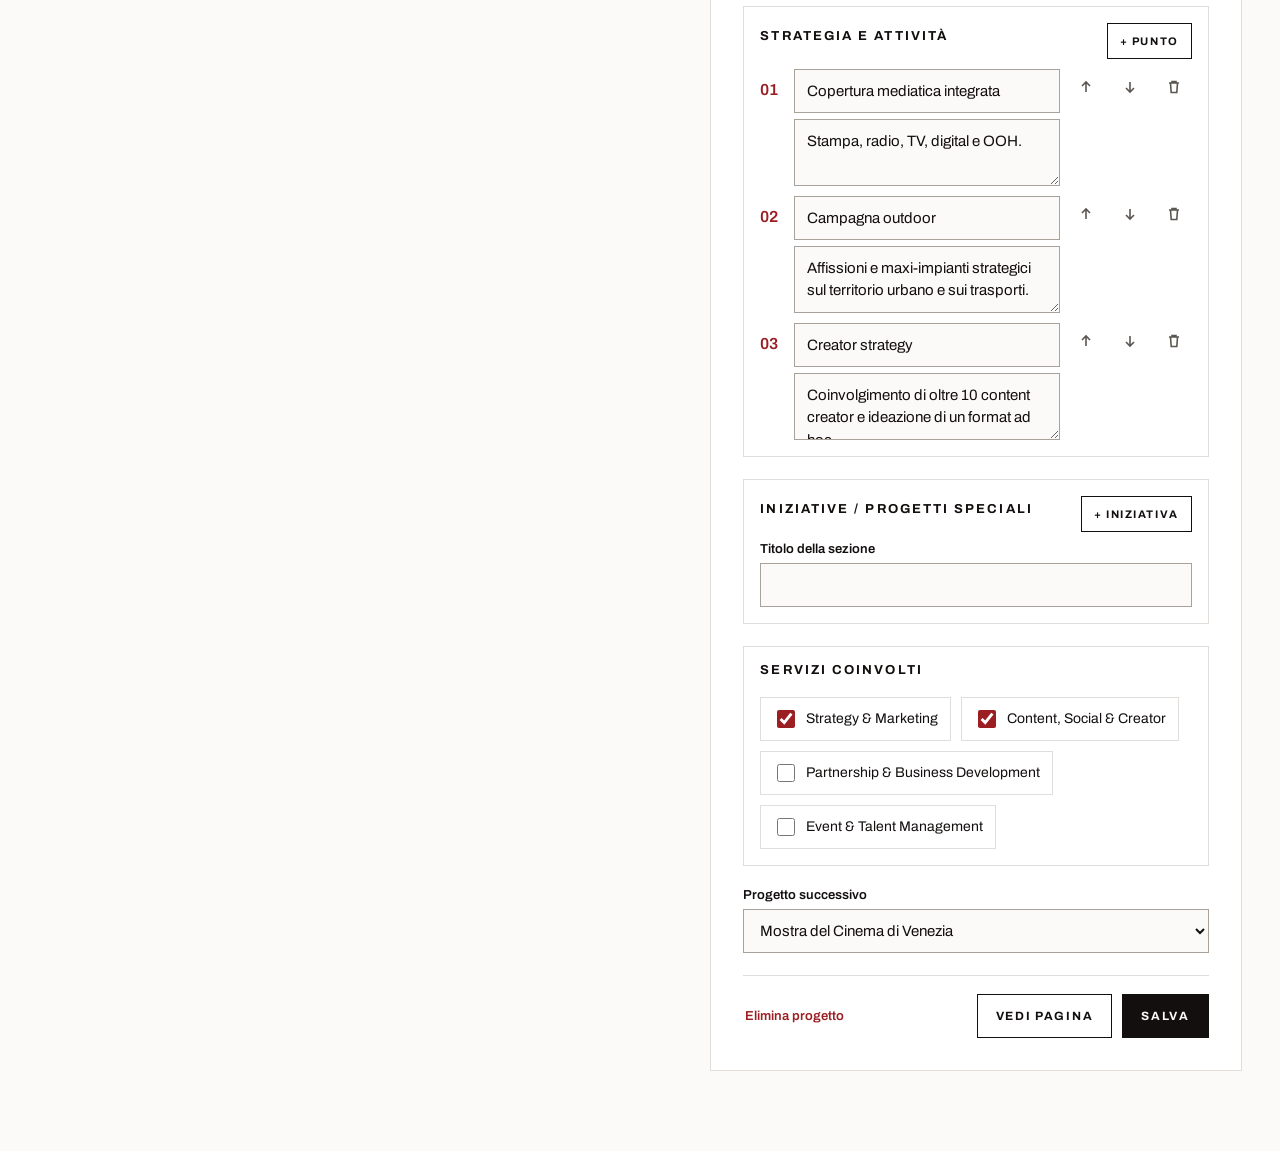
==== commit e27d8ad8: "Admin: notifica nascosta quando inattiva Co-Authored-By: Claude Opus 5.5 <noreply@anthropic.com> Cla" ====
--- a/admin.html
+++ b/admin.html
@@ -97,8 +97,8 @@
 .logo{border:1px solid var(--line);background:#fff;padding:10px;display:flex;flex-direction:column;gap:8px}
 .logo .ph{height:60px;background:var(--soft);display:flex;align-items:center;justify-content:center;font-family:Anton,sans-serif;font-size:15px;text-transform:uppercase;color:var(--muted);text-align:center;padding:4px}
 .logo input{min-height:36px;padding:6px 8px;border:1px solid var(--line);background:var(--paper);font-size:13px;width:100%}
-.toast{position:fixed;left:50%;bottom:24px;transform:translateX(-50%) translateY(120%);background:var(--ink);color:var(--paper);padding:14px 20px;font-size:14px;transition:transform .3s ease;z-index:20;max-width:calc(100% - 32px)}
-.toast.on{transform:translateX(-50%) translateY(0)}
+.toast{position:fixed;left:50%;bottom:24px;transform:translateX(-50%) translateY(16px);opacity:0;visibility:hidden;background:var(--ink);color:var(--paper);padding:14px 20px;font-size:14px;transition:transform .3s ease,opacity .3s ease,visibility .3s;z-index:20;max-width:calc(100% - 32px)}
+.toast.on{transform:translateX(-50%) translateY(0);opacity:1;visibility:visible}
 .sr{position:absolute;width:1px;height:1px;overflow:hidden;clip:rect(0 0 0 0)}
 @media (max-width: 860px){
 .app{flex-direction:column}
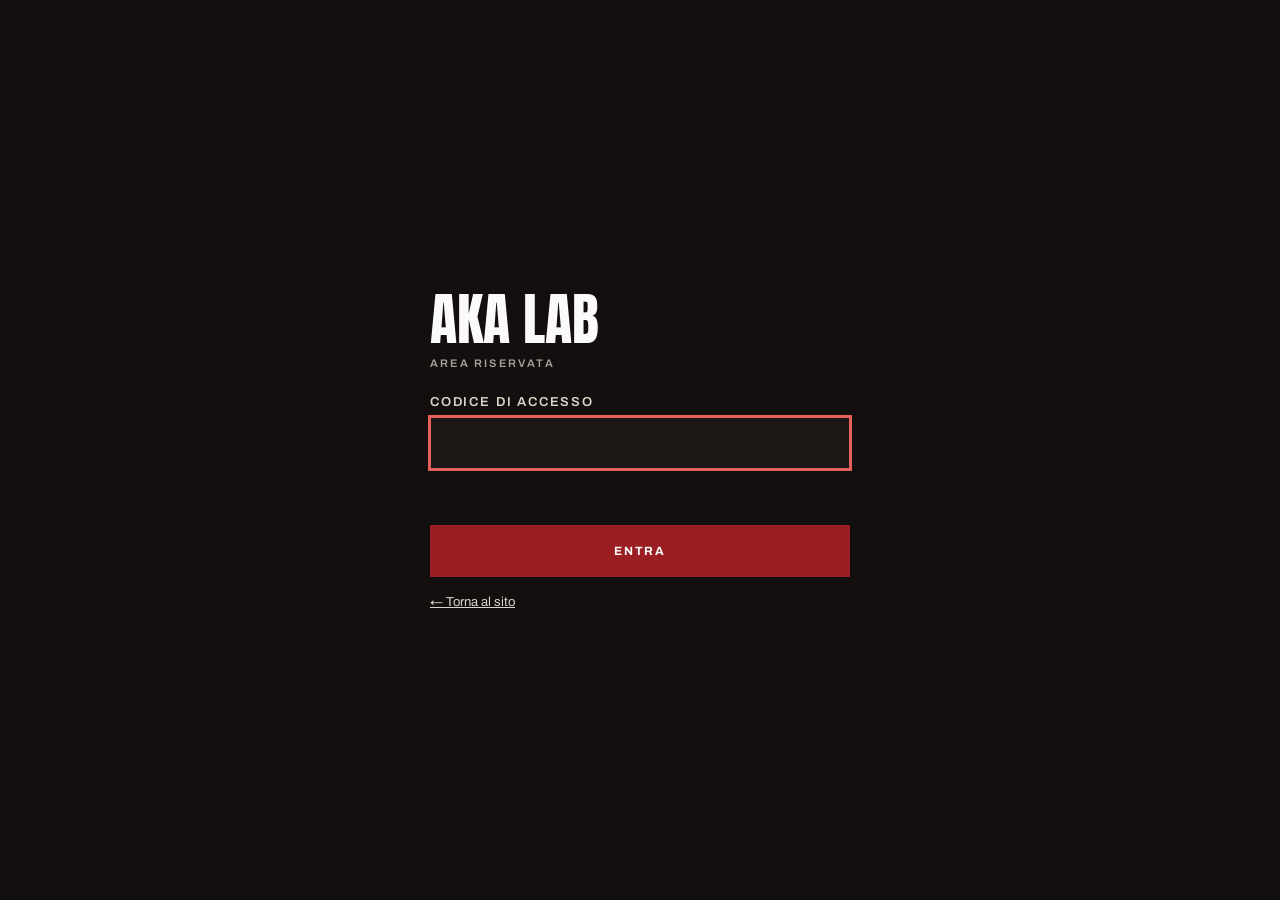
==== commit 7f499329: "Area riservata protetta da codice di accesso Co-Authored-By: Claude Opus 5.5 <noreply@anthropic.com>" ====
--- a/admin.html
+++ b/admin.html
@@ -100,6 +100,20 @@
 .toast{position:fixed;left:50%;bottom:24px;transform:translateX(-50%) translateY(16px);opacity:0;visibility:hidden;background:var(--ink);color:var(--paper);padding:14px 20px;font-size:14px;transition:transform .3s ease,opacity .3s ease,visibility .3s;z-index:20;max-width:calc(100% - 32px)}
 .toast.on{transform:translateX(-50%) translateY(0);opacity:1;visibility:visible}
 .sr{position:absolute;width:1px;height:1px;overflow:hidden;clip:rect(0 0 0 0)}
+.gate{min-height:100vh;display:none;align-items:center;justify-content:center;background:var(--ink);color:var(--paper);padding:24px}
+.locked .gate{display:flex}
+.locked .app,.locked .toast{display:none}
+.gate form{width:100%;max-width:420px;display:flex;flex-direction:column;gap:18px}
+.gate .brand{font-size:56px;line-height:1}
+.gate label{display:flex;flex-direction:column;gap:8px;font-size:13px;font-weight:600;letter-spacing:.14em;text-transform:uppercase;color:#D9D3C8}
+.gate input{min-height:52px;padding:0 16px;border:1px solid #5C5650;background:#1C1816;color:var(--paper);font-size:18px;letter-spacing:.06em}
+.gate input:focus{outline:2px solid #E8605B;outline-offset:0;border-color:#E8605B}
+.gate .btn{background:var(--red);border-color:var(--red);color:var(--paper);min-height:52px;justify-content:center}
+.gate .btn:hover{background:#7E181C}
+.gate .err{min-height:20px;margin:0;font-size:14px;color:#F2A7A3}
+.gate .back{color:#D9D3C8;font-size:13px}
+.side .logout{all:unset;cursor:pointer;color:var(--grey);font-size:13px;margin-top:6px;display:inline-block}
+.side .logout:hover{color:var(--paper)}
 @media (max-width: 860px){
 .app{flex-direction:column}
 .side{width:auto;height:auto;position:static;padding:18px 16px;gap:14px}
@@ -112,13 +126,24 @@
 }
 </style>
 </head>
-<body>
+<body class="locked">
+<div class="gate" id="gate">
+  <form id="gate-form" autocomplete="off">
+    <p class="brand">AKA LAB</p>
+    <p class="sub" style="margin:-8px 0 8px">Area riservata</p>
+    <label for="gate-code">Codice di accesso<input id="gate-code" type="password" autocomplete="current-password" required></label>
+    <p class="err" id="gate-err" role="alert"></p>
+    <button class="btn" type="submit">Entra</button>
+    <a class="back" href="index.html">← Torna al sito</a>
+  </form>
+</div>
 <div class="app">
   <aside class="side">
     <div>
       <p class="brand">AKA LAB</p>
       <p class="sub">Pannello admin · demo</p>
-      <a class="back" href="index.html">← Torna al sito</a>
+      <a class="back" href="index.html">← Torna al sito</a><br>
+      <button class="logout" type="button" id="logout">Esci dall'area riservata</button>
     </div>
     <nav class="nav" aria-label="Sezioni" id="nav"></nav>
   </aside>
@@ -126,6 +151,19 @@
 </div>
 <div class="toast" id="toast" role="status" aria-live="polite"></div>
 
+<script>
+(function(){
+  /* Accesso alla demo. Nella versione definitiva l'accesso passa dal login di Supabase (un account per persona). */
+  var H='31504243f967e1f6aa7ac22d27f5e2b60878428efaac217197b32fd20176891d', K='akalab-admin-ok';
+  var b=document.body, f=document.getElementById('gate-form'), inp=document.getElementById('gate-code'), err=document.getElementById('gate-err');
+  function ok(){b.classList.remove('locked');var m=document.getElementById('main');if(m)m.focus()}
+  try{if(sessionStorage.getItem(K)===H)ok();else inp.focus()}catch(e){inp.focus()}
+  function sha(t){return crypto.subtle.digest('SHA-256',new TextEncoder().encode(t)).then(function(buf){return [].map.call(new Uint8Array(buf),function(x){return ('0'+x.toString(16)).slice(-2)}).join('')})}
+  f.addEventListener('submit',function(e){e.preventDefault();err.textContent='';
+    sha(inp.value.trim().toLowerCase()).then(function(h){if(h===H){try{sessionStorage.setItem(K,H)}catch(x){}inp.value='';ok()}else{err.textContent='Codice non corretto. Riprova.';inp.select()}})});
+  document.getElementById('logout').addEventListener('click',function(){try{sessionStorage.removeItem(K)}catch(x){}b.classList.add('locked');inp.focus()});
+})();
+</script>
 <script>
 (function(){
 'use strict';
@@ -222,7 +260,7 @@
 /* ---------- SERVIZI ---------- */
 function vServizi(){
   return top('Contenuti / Servizi','Servizi')+'<p class="hint" style="margin:-8px 0 20px">Ogni servizio è una tendina sul sito: titolo e descrizione si vedono sempre, le voci si aprono al clic.</p><div style="display:flex;flex-direction:column;gap:14px;max-width:980px">'+
-  S.servizi.map(function(s,i){var b='servizi.'+i;return '<div class="block"><div class="block-h"><b>0'+(i+1)+' · '+esc(s.titolo||'Nuovo servizio')+'</b>'+moveBtns('mv','data-path="servizi" data-i="'+i+'"','servizio')+delBtn('rmconf','data-path="servizi" data-i="'+i+'"','Elimina servizio')+'</div><div class="block-b">'+field('Titolo',b+'.titolo',s.titolo)+field('Descrizione breve',b+'.desc',s.desc,{area:true,rows:2})+tags(s.voci,b+'.voci','Cosa facciamo (voci della tendina)')+'</div></div>'}).join('')+
+  S.servizi.map(function(s,i){var b='servizi.'+i;return '<div class="block"><div class="block-h"><b>0'+(i+1)+' · '+esc(s.titolo||'Nuovo servizio')+'</b>'+moveBtns('mv','data-path="servizi" data-i="'+i+'"','servizio')+delBtn('rmconf','data-path="servizi" data-i="'+i+'"','Elimina servizio')+'</div><div class="block-b">'+field('Titolo',b+'.titolo',s.titolo)+field('Descrizione breve',b+'.desc',s.desc,{area:true,rows:2})+tags(s.voci,b+'.voci','Voci della tendina')+'</div></div>'}).join('')+
   '<button type="button" class="btn dark" style="align-self:flex-start" data-a="additem" data-path="servizi" data-tpl="servizio">+ Aggiungi servizio</button></div>';
 }
 /* ---------- HOME ---------- */
